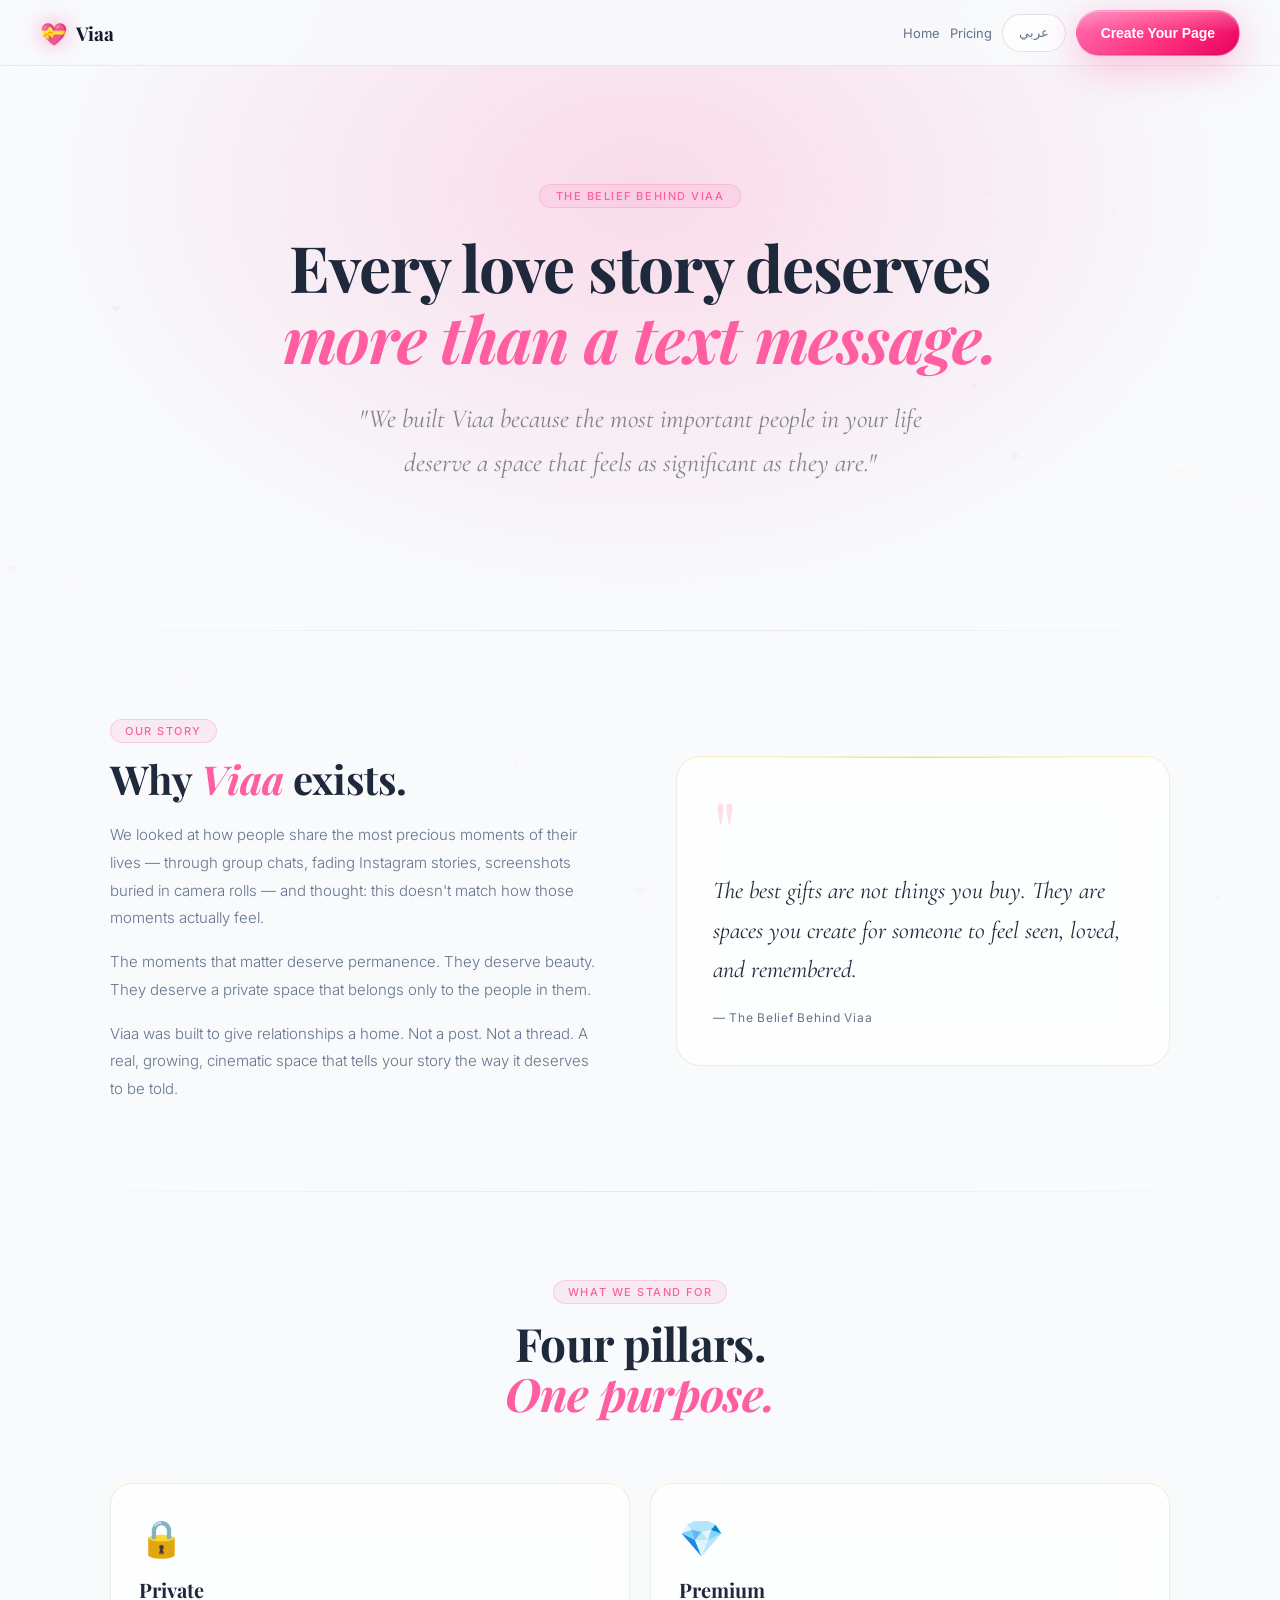
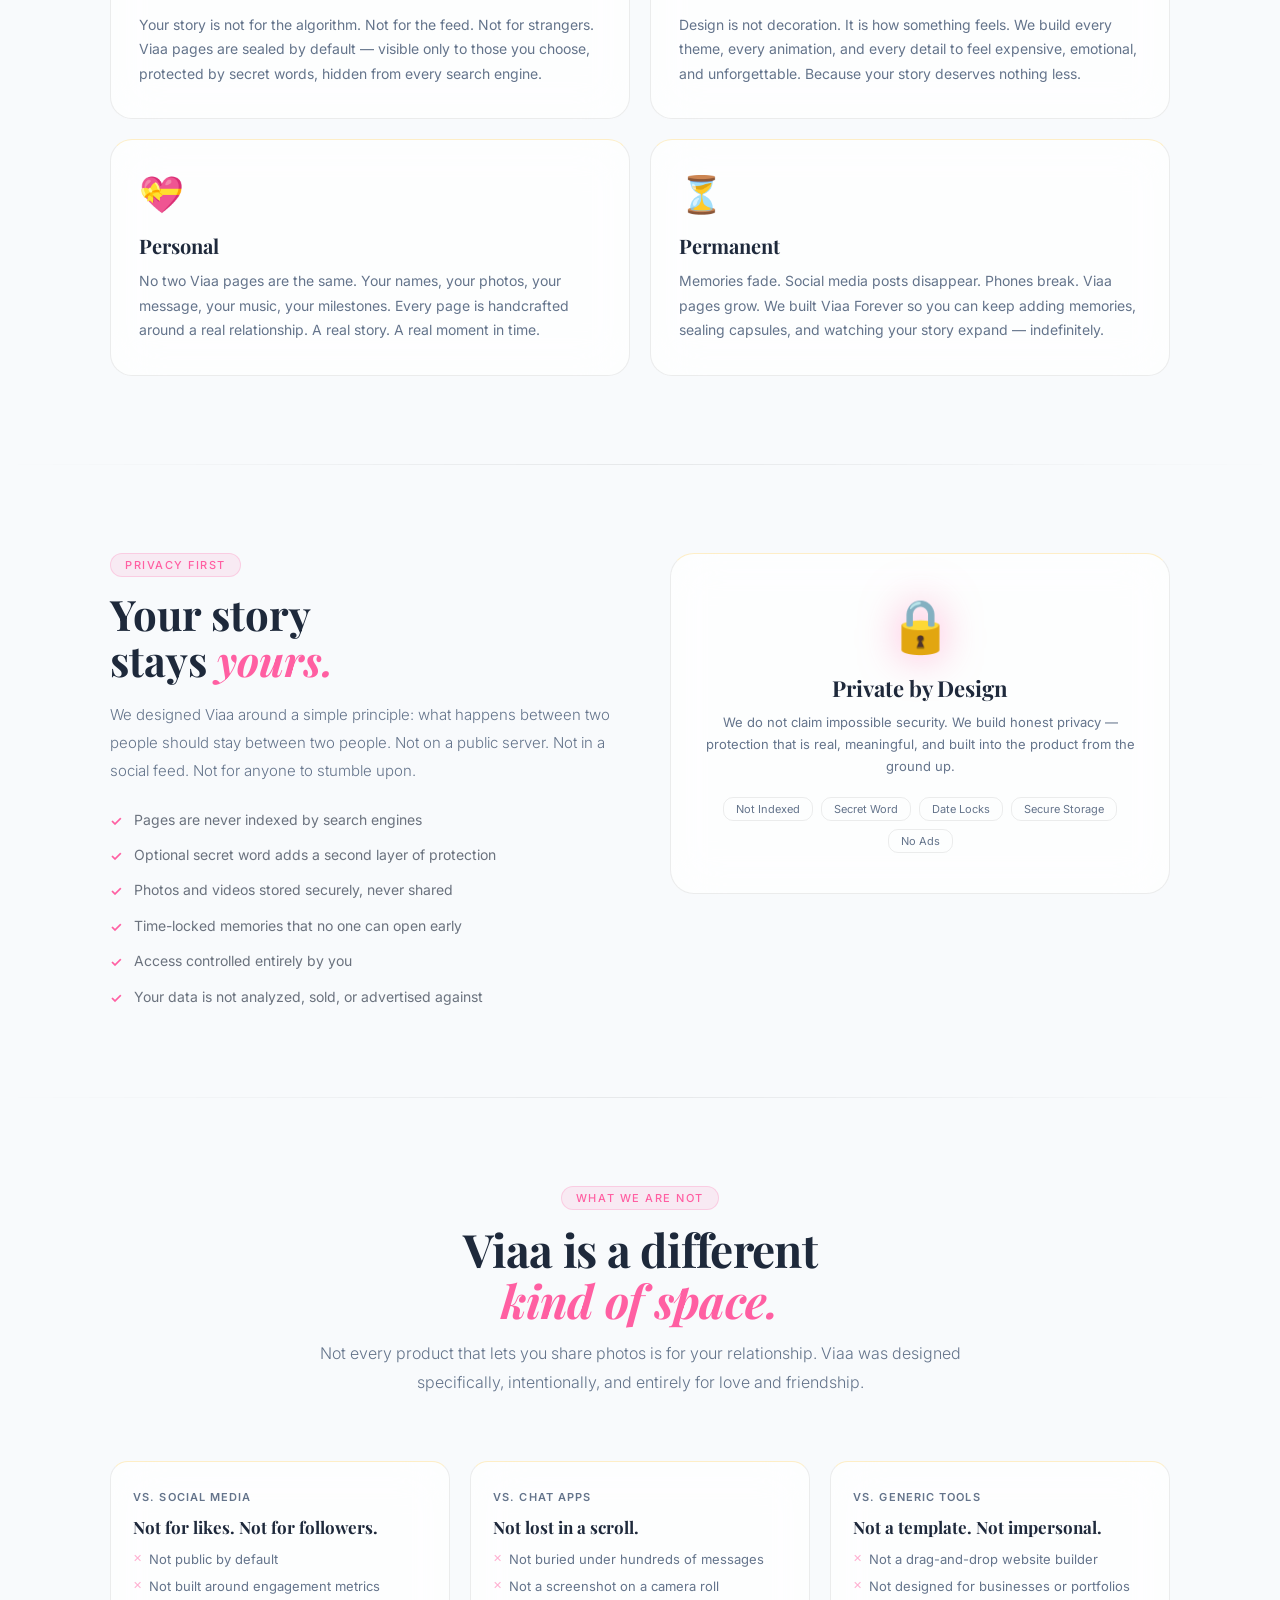
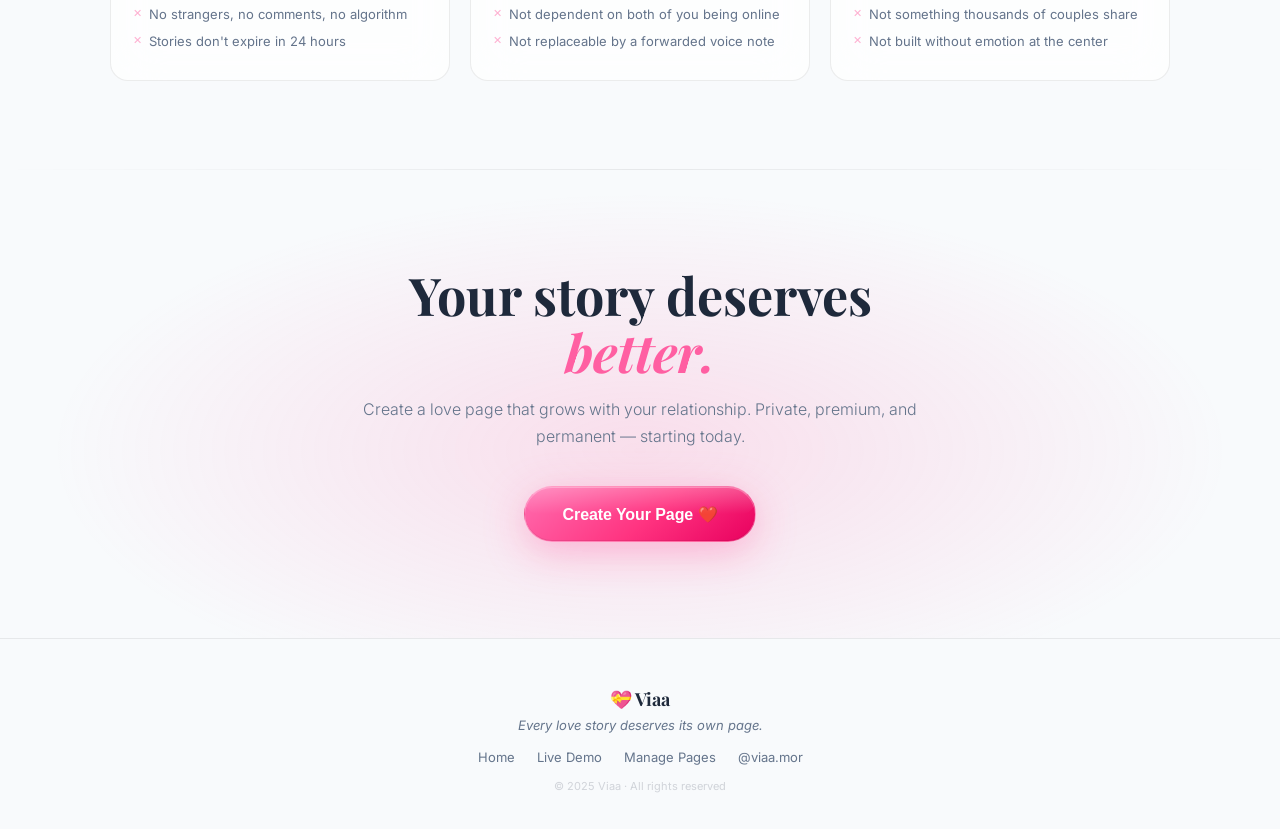
==== about.html @ 23239ea2 "Add files via upload" ====
<!DOCTYPE html>
<html lang="en" dir="ltr">
<head>
    <meta charset="UTF-8">
    <meta name="viewport" content="width=device-width,initial-scale=1.0">
    <title>About Viaa — The Belief Behind the Brand</title>
    <link rel="icon" href="data:image/svg+xml,<svg xmlns='http://www.w3.org/2000/svg' viewBox='0 0 100 100'><text y='.9em' font-size='90'>💝</text></svg>">
    <link rel="preconnect" href="https://fonts.googleapis.com">
    <link rel="preconnect" href="https://fonts.gstatic.com" crossorigin>
    <link href="https://fonts.googleapis.com/css2?family=Playfair+Display:ital,wght@0,400;0,600;0,700;1,400;1,600&family=Cormorant+Garamond:ital,wght@1,400;1,500&family=Inter:wght@300;400;500;600&display=swap" rel="stylesheet">
    <link rel="stylesheet" href="theme.css">
    <link rel="stylesheet" href="components.css">
    <style>
        :root {
            --fc: 'Cormorant Garamond',Georgia,serif;
        }

        a {
            text-decoration: none;
            color: inherit;
        }

        #cv {
            position: fixed;
            inset: 0;
            pointer-events: none;
            z-index: 0;
            opacity: .4;
        }

        .nav {
            position: fixed;
            top: 0;
            left: 0;
            right: 0;
            z-index: 200;
            height: 66px;
            display: flex;
            align-items: center;
            justify-content: space-between;
            padding: 0 40px;
            background: rgba(248,250,252,.88);
            backdrop-filter: blur(24px);
            border-bottom: 1px solid var(--bord);
        }

        .nav-brand {
            display: flex;
            align-items: center;
            gap: 9px;
            font-family: var(--fd);
            font-size: 19px;
            font-weight: 700;
            color: var(--dark);
            cursor: pointer;
        }

        .nav-icon {
            font-size: 22px;
            filter: drop-shadow(0 0 10px rgba(255,95,162,.6));
        }

        .nav-link {
            font-size: 13px;
            color: var(--muted);
            cursor: pointer;
            transition: color .2s;
        }

            .nav-link:hover {
                color: var(--text);
            }

        @media(max-width:640px) {
            .nav {
                padding: 0 20px;
            }
        }
        /* Hero */
        .about-hero {
            position: relative;
            z-index: 1;
            min-height: 70vh;
            display: flex;
            align-items: center;
            justify-content: center;
            text-align: center;
            padding: 120px 24px 80px;
            overflow: hidden;
        }

        .about-hero-bg {
            position: absolute;
            inset: 0;
            background: radial-gradient(ellipse at 50% 30%,rgba(255,95,162,.20) 0%,transparent 65%);
        }

        .about-hero-content {
            max-width: 780px;
            position: relative;
            z-index: 1;
        }

        .about-eyebrow {
            display: inline-block;
            font-size: 11px;
            font-weight: 500;
            letter-spacing: .14em;
            text-transform: uppercase;
            color: var(--pink);
            background: rgba(255,95,162,.10);
            border: 1px solid rgba(255,95,162,.22);
            border-radius: 30px;
            padding: 4px 16px;
            margin-bottom: 24px;
        }

        .about-hero h1 {
            font-family: var(--fd);
            font-size: clamp(32px,5.5vw,64px);
            font-weight: 700;
            line-height: 1.1;
            letter-spacing: -.02em;
            margin-bottom: 24px;
        }

            .about-hero h1 em {
                font-style: italic;
                color: var(--pink);
            }

        .about-hero-quote {
            font-family: var(--fc);
            font-style: italic;
            font-size: clamp(18px,2.5vw,26px);
            color: rgba(30,41,59,.55);
            line-height: 1.7;
            max-width: 600px;
            margin: 0 auto;
        }
        /* Sections */
        .section {
            padding: 88px 40px;
            position: relative;
            z-index: 1;
        }

        .section-inner {
            max-width: 1060px;
            margin: 0 auto;
        }

        .sec-mid {
            text-align: center;
            max-width: 660px;
            margin: 0 auto 64px;
        }

        .sec-eyebrow {
            display: inline-block;
            font-size: 11px;
            font-weight: 500;
            letter-spacing: .14em;
            text-transform: uppercase;
            color: var(--pink);
            background: rgba(255,95,162,.10);
            border: 1px solid rgba(255,95,162,.22);
            border-radius: 30px;
            padding: 4px 14px;
            margin-bottom: 14px;
        }

        .sec-title {
            font-family: var(--fd);
            font-size: clamp(26px,4vw,46px);
            font-weight: 700;
            line-height: 1.1;
            letter-spacing: -.015em;
            margin-bottom: 14px;
        }

            .sec-title em {
                font-style: italic;
                color: var(--pink);
            }

        .sec-body {
            font-size: 16px;
            color: var(--muted);
            line-height: 1.8;
            font-weight: 300;
        }

        @media(max-width:640px) {
            .section {
                padding: 64px 20px;
            }
        }
        /* Glass */
        .glass {
            background: rgba(255,255,255,.72);
            backdrop-filter: blur(24px);
            -webkit-backdrop-filter: blur(24px);
            border: 1px solid var(--bord);
            border-top-color: rgba(255,184,0,.22);
        }
        /* Divider */
        .divider {
            height: 1px;
            background: linear-gradient(90deg,transparent,var(--bord),transparent);
            position: relative;
            z-index: 1;
        }
        /* Story section */
        .story-grid {
            display: grid;
            grid-template-columns: 1fr 1fr;
            gap: 72px;
            align-items: center;
        }

        @media(max-width:800px) {
            .story-grid {
                grid-template-columns: 1fr;
                gap: 40px;
            }
        }

        .story-text h2 {
            font-family: var(--fd);
            font-size: clamp(24px,3.5vw,40px);
            font-weight: 700;
            line-height: 1.1;
            margin-bottom: 20px;
        }

            .story-text h2 em {
                font-style: italic;
                color: var(--pink);
            }

        .story-text p {
            font-size: 15px;
            color: var(--muted);
            line-height: 1.85;
            font-weight: 300;
            margin-bottom: 16px;
        }

            .story-text p:last-child {
                margin-bottom: 0;
            }

        .story-quote-card {
            border-radius: 24px;
            padding: 40px 36px;
            position: relative;
            overflow: hidden;
        }

            .story-quote-card::before {
                content: '';
                position: absolute;
                top: 0;
                left: 15%;
                right: 15%;
                height: 1px;
                background: linear-gradient(90deg,transparent,rgba(255,95,162,.4),transparent);
            }

        .sq-mark {
            font-family: var(--fd);
            font-size: 80px;
            line-height: .8;
            color: rgba(255,95,162,.2);
            display: block;
            margin-bottom: 10px;
        }

        .sq-text {
            font-family: var(--fc);
            font-style: italic;
            font-size: clamp(18px,2.5vw,24px);
            color: var(--text);
            line-height: 1.65;
            margin-bottom: 20px;
        }

        .sq-sub {
            font-size: 12px;
            color: var(--muted);
            letter-spacing: .06em;
        }
        /* Pillars */
        .pillars-grid {
            display: grid;
            grid-template-columns: repeat(2,1fr);
            gap: 20px;
        }

        @media(max-width:700px) {
            .pillars-grid {
                grid-template-columns: 1fr;
            }
        }

        .pillar-card {
            border-radius: 22px;
            padding: 32px 28px;
            position: relative;
            overflow: hidden;
            transition: transform .35s var(--ease),border-color .3s;
        }

            .pillar-card:hover {
                transform: translateY(-4px);
            }

            .pillar-card:hover {
                border-color: rgba(255,95,162,.3) !important;
            }

        .pillar-ico {
            font-size: 36px;
            margin-bottom: 16px;
            display: block;
        }

        .pillar-title {
            font-family: var(--fd);
            font-size: 20px;
            font-weight: 700;
            color: var(--text);
            margin-bottom: 10px;
        }

        .pillar-body {
            font-size: 14px;
            color: var(--muted);
            line-height: 1.75;
        }
        /* Privacy */
        .privacy-cols {
            display: grid;
            grid-template-columns: 1fr 1fr;
            gap: 60px;
            align-items: start;
        }

        @media(max-width:800px) {
            .privacy-cols {
                grid-template-columns: 1fr;
                gap: 36px;
            }
        }

        .priv-statement {
            font-family: var(--fd);
            font-size: clamp(26px,4vw,42px);
            font-weight: 700;
            line-height: 1.1;
            margin-bottom: 18px;
        }

            .priv-statement em {
                font-style: italic;
                color: var(--pink);
            }

        .priv-body {
            font-size: 15px;
            color: var(--muted);
            line-height: 1.85;
            font-weight: 300;
            margin-bottom: 24px;
        }

        .priv-list {
            list-style: none;
            display: flex;
            flex-direction: column;
            gap: 12px;
        }

            .priv-list li {
                display: flex;
                align-items: flex-start;
                gap: 12px;
                font-size: 14px;
                color: rgba(30,41,59,.65);
                line-height: 1.6;
            }

                .priv-list li::before {
                    content: '✓';
                    color: var(--pink);
                    font-weight: 600;
                    flex-shrink: 0;
                    margin-top: 1px;
                }

        .priv-visual {
            border-radius: 24px;
            padding: 40px 32px;
            text-align: center;
        }

        .pv-ico {
            font-size: 52px;
            display: block;
            margin-bottom: 16px;
            filter: drop-shadow(0 0 20px rgba(255,95,162,.5));
        }

        .pv-title {
            font-family: var(--fd);
            font-size: 22px;
            font-weight: 700;
            color: var(--text);
            margin-bottom: 8px;
        }

        .pv-desc {
            font-size: 13px;
            color: var(--muted);
            line-height: 1.7;
            margin-bottom: 20px;
        }

        .pv-tags {
            display: flex;
            flex-wrap: wrap;
            gap: 8px;
            justify-content: center;
        }

        .pv-tag {
            font-size: 11px;
            padding: 4px 12px;
            border-radius: 10px;
            border: 1px solid var(--bord);
            color: var(--muted);
        }
        /* Difference section */
        .diff-grid {
            display: grid;
            grid-template-columns: repeat(3,1fr);
            gap: 20px;
        }

        @media(max-width:860px) {
            .diff-grid {
                grid-template-columns: 1fr;
            }
        }

        .diff-card {
            border-radius: 18px;
            padding: 28px 22px;
        }

        .diff-vs {
            font-size: 11px;
            font-weight: 600;
            color: var(--muted);
            letter-spacing: .10em;
            text-transform: uppercase;
            margin-bottom: 12px;
        }

        .diff-title {
            font-family: var(--fd);
            font-size: 17px;
            font-weight: 700;
            color: var(--text);
            margin-bottom: 12px;
        }

        .diff-points {
            list-style: none;
            display: flex;
            flex-direction: column;
            gap: 8px;
        }

            .diff-points li {
                font-size: 13px;
                color: var(--muted);
                padding-left: 16px;
                position: relative;
                line-height: 1.5;
            }

                .diff-points li::before {
                    content: '✕';
                    position: absolute;
                    left: 0;
                    color: rgba(255,95,162,.5);
                    font-size: 11px;
                }
        /* CTA */
        .about-cta {
            text-align: center;
            padding: 96px 24px;
            position: relative;
            z-index: 1;
        }

            .about-cta::before {
                content: '';
                position: absolute;
                inset: 0;
                background: radial-gradient(ellipse at 50% 60%,rgba(255,95,162,.18) 0%,transparent 65%);
                pointer-events: none;
            }

        .cta-inner {
            max-width: 560px;
            margin: 0 auto;
            position: relative;
        }

        .cta-title {
            font-family: var(--fd);
            font-size: clamp(28px,5vw,52px);
            font-weight: 700;
            line-height: 1.1;
            margin-bottom: 16px;
        }

            .cta-title em {
                font-style: italic;
                color: var(--pink);
            }

        .cta-sub {
            font-size: 16px;
            color: var(--muted);
            margin-bottom: 36px;
            line-height: 1.7;
            font-weight: 300;
        }

        /* Footer */
        .site-footer {
            padding: 48px 40px 36px;
            border-top: 1px solid var(--bord);
            position: relative;
            z-index: 1;
            text-align: center;
        }

        .footer-brand {
            font-family: var(--fd);
            font-size: 18px;
            font-weight: 700;
            margin-bottom: 6px;
        }

        .footer-tag {
            font-size: 13px;
            color: var(--muted);
            font-style: italic;
            margin-bottom: 16px;
        }

        .footer-links {
            display: flex;
            gap: 22px;
            justify-content: center;
            flex-wrap: wrap;
            margin-bottom: 14px;
        }

            .footer-links a {
                font-size: 13px;
                color: var(--muted);
                transition: color .2s;
            }

                .footer-links a:hover {
                    color: var(--text);
                }

        .footer-copy {
            font-size: 11px;
            color: rgba(30,41,59,.18);
        }
        /* Reveals */
        .rv {
            opacity: 0;
            transform: translateY(24px);
            transition: opacity .7s var(--ease),transform .7s var(--ease);
        }

            .rv.in {
                opacity: 1;
                transform: none;
            }

        .rv-l {
            opacity: 0;
            transform: translateX(-24px);
            transition: opacity .7s var(--ease),transform .7s var(--ease);
        }

            .rv-l.in {
                opacity: 1;
                transform: none;
            }

        .rv-r {
            opacity: 0;
            transform: translateX(24px);
            transition: opacity .7s var(--ease),transform .7s var(--ease);
        }

            .rv-r.in {
                opacity: 1;
                transform: none;
            }
    </style>
</head>
<body>
    <canvas id="cv"></canvas>
    <nav class="nav">
        <a class="nav-brand" href="index.html"><span class="nav-icon">💝</span><span>Viaa</span></a>
        <div class="nav-r">
            <a class="nav-link" href="index.html" data-i18n="nav.home">Home</a>
            <a class="nav-link" href="index.html#pricing" data-i18n="nav.pricing">Pricing</a>
            <button class="lang-btn" id="langBtn" onclick="toggleLang()"><span id="langLabel">عربي</span></button>
            <button class="btn btn-primary btn-shine sm" onclick="location.href='index.html#create'" data-i18n="nav.cta">Create Your Page</button>
        </div>
    </nav>

    <section class="about-hero">
        <div class="about-hero-bg"></div>
        <div class="about-hero-content">
            <span class="about-eyebrow" data-i18n="hero.eyebrow">The Belief Behind Viaa</span>
            <h1><span data-i18n="hero.h1a">Every love story deserves</span><br><em data-i18n="hero.h1b">more than a text message.</em></h1>
            <p class="about-hero-quote" data-i18n="hero.quote">"We built Viaa because the most important people in your life deserve a space that feels as significant as they are."</p>
        </div>
    </section>

    <div class="divider"></div>

    <!-- ORIGIN STORY -->
    <section class="section" id="story">
        <div class="section-inner">
            <div class="story-grid">
                <div class="story-text rv-l">
                    <span class="sec-eyebrow" data-i18n="story.eyebrow">Our Story</span>
                    <h2 data-i18n="story.title">Why <em>Viaa</em> exists.</h2>
                    <p data-i18n="story.p1">We looked at how people share the most precious moments of their lives — through group chats, fading Instagram stories, screenshots buried in camera rolls — and thought: this doesn't match how those moments actually feel.</p>
                    <p data-i18n="story.p2">The moments that matter deserve permanence. They deserve beauty. They deserve a private space that belongs only to the people in them.</p>
                    <p data-i18n="story.p3">Viaa was built to give relationships a home. Not a post. Not a thread. A real, growing, cinematic space that tells your story the way it deserves to be told.</p>
                </div>
                <div class="rv-r">
                    <div class="story-quote-card glass" style="border-radius:24px;">
                        <span class="sq-mark">"</span>
                        <p class="sq-text" data-i18n="story.quote">The best gifts are not things you buy. They are spaces you create for someone to feel seen, loved, and remembered.</p>
                        <p class="sq-sub" data-i18n="story.quote.attr">— The Belief Behind Viaa</p>
                    </div>
                </div>
            </div>
        </div>
    </section>

    <div class="divider"></div>

    <!-- PILLARS -->
    <section class="section" id="pillars">
        <div class="section-inner">
            <div class="sec-mid rv">
                <span class="sec-eyebrow" data-i18n="pillars.eyebrow">What We Stand For</span>
                <h2 class="sec-title" data-i18n="pillars.title">Four pillars.<br><em>One purpose.</em></h2>
            </div>
            <div class="pillars-grid">
                <div class="pillar-card glass rv" style="transition-delay:0ms">
                    <span class="pillar-ico">🔒</span>
                    <p class="pillar-title" data-i18n="p1.t">Private</p>
                    <p class="pillar-body" data-i18n="p1.b">Your story is not for the algorithm. Not for the feed. Not for strangers. Viaa pages are sealed by default — visible only to those you choose, protected by secret words, hidden from every search engine.</p>
                </div>
                <div class="pillar-card glass rv" style="transition-delay:80ms">
                    <span class="pillar-ico">💎</span>
                    <p class="pillar-title" data-i18n="p2.t">Premium</p>
                    <p class="pillar-body" data-i18n="p2.b">Design is not decoration. It is how something feels. We build every theme, every animation, and every detail to feel expensive, emotional, and unforgettable. Because your story deserves nothing less.</p>
                </div>
                <div class="pillar-card glass rv" style="transition-delay:160ms">
                    <span class="pillar-ico">💝</span>
                    <p class="pillar-title" data-i18n="p3.t">Personal</p>
                    <p class="pillar-body" data-i18n="p3.b">No two Viaa pages are the same. Your names, your photos, your message, your music, your milestones. Every page is handcrafted around a real relationship. A real story. A real moment in time.</p>
                </div>
                <div class="pillar-card glass rv" style="transition-delay:240ms">
                    <span class="pillar-ico">⏳</span>
                    <p class="pillar-title" data-i18n="p4.t">Permanent</p>
                    <p class="pillar-body" data-i18n="p4.b">Memories fade. Social media posts disappear. Phones break. Viaa pages grow. We built Viaa Forever so you can keep adding memories, sealing capsules, and watching your story expand — indefinitely.</p>
                </div>
            </div>
        </div>
    </section>

    <div class="divider"></div>

    <!-- PRIVACY -->
    <section class="section" id="privacy">
        <div class="section-inner">
            <div class="privacy-cols">
                <div class="rv-l">
                    <span class="sec-eyebrow" data-i18n="priv.eyebrow">Privacy First</span>
                    <p class="priv-statement" data-i18n="priv.title">Your story<br>stays <em>yours.</em></p>
                    <p class="priv-body" data-i18n="priv.body">We designed Viaa around a simple principle: what happens between two people should stay between two people. Not on a public server. Not in a social feed. Not for anyone to stumble upon.</p>
                    <ul class="priv-list">
                        <li data-i18n="priv.l1">Pages are never indexed by search engines</li>
                        <li data-i18n="priv.l2">Optional secret word adds a second layer of protection</li>
                        <li data-i18n="priv.l3">Photos and videos stored securely, never shared</li>
                        <li data-i18n="priv.l4">Time-locked memories that no one can open early</li>
                        <li data-i18n="priv.l5">Access controlled entirely by you</li>
                        <li data-i18n="priv.l6">Your data is not analyzed, sold, or advertised against</li>
                    </ul>
                </div>
                <div class="rv-r">
                    <div class="priv-visual glass" style="border-radius:24px;">
                        <span class="pv-ico">🔒</span>
                        <p class="pv-title" data-i18n="priv.card.t">Private by Design</p>
                        <p class="pv-desc" data-i18n="priv.card.d">We do not claim impossible security. We build honest privacy — protection that is real, meaningful, and built into the product from the ground up.</p>
                        <div class="pv-tags">
                            <span class="pv-tag" data-i18n="pt1">Not Indexed</span>
                            <span class="pv-tag" data-i18n="pt2">Secret Word</span>
                            <span class="pv-tag" data-i18n="pt3">Date Locks</span>
                            <span class="pv-tag" data-i18n="pt4">Secure Storage</span>
                            <span class="pv-tag" data-i18n="pt5">No Ads</span>
                        </div>
                    </div>
                </div>
            </div>
        </div>
    </section>

    <div class="divider"></div>

    <!-- WHAT WE ARE NOT -->
    <section class="section" id="different">
        <div class="section-inner">
            <div class="sec-mid rv">
                <span class="sec-eyebrow" data-i18n="diff.eyebrow">What We Are Not</span>
                <h2 class="sec-title" data-i18n="diff.title">Viaa is a different<br><em>kind of space.</em></h2>
                <p class="sec-body" data-i18n="diff.sub">Not every product that lets you share photos is for your relationship. Viaa was designed specifically, intentionally, and entirely for love and friendship.</p>
            </div>
            <div class="diff-grid">
                <div class="diff-card glass rv" style="transition-delay:0ms">
                    <p class="diff-vs" data-i18n="vs.sm">vs. Social Media</p>
                    <p class="diff-title" data-i18n="vs.sm.t">Not for likes. Not for followers.</p>
                    <ul class="diff-points">
                        <li data-i18n="vs.sm.1">Not public by default</li>
                        <li data-i18n="vs.sm.2">Not built around engagement metrics</li>
                        <li data-i18n="vs.sm.3">No strangers, no comments, no algorithm</li>
                        <li data-i18n="vs.sm.4">Stories don't expire in 24 hours</li>
                    </ul>
                </div>
                <div class="diff-card glass rv" style="transition-delay:80ms">
                    <p class="diff-vs" data-i18n="vs.chat">vs. Chat Apps</p>
                    <p class="diff-title" data-i18n="vs.chat.t">Not lost in a scroll.</p>
                    <ul class="diff-points">
                        <li data-i18n="vs.chat.1">Not buried under hundreds of messages</li>
                        <li data-i18n="vs.chat.2">Not a screenshot on a camera roll</li>
                        <li data-i18n="vs.chat.3">Not dependent on both of you being online</li>
                        <li data-i18n="vs.chat.4">Not replaceable by a forwarded voice note</li>
                    </ul>
                </div>
                <div class="diff-card glass rv" style="transition-delay:160ms">
                    <p class="diff-vs" data-i18n="vs.gen">vs. Generic Tools</p>
                    <p class="diff-title" data-i18n="vs.gen.t">Not a template. Not impersonal.</p>
                    <ul class="diff-points">
                        <li data-i18n="vs.gen.1">Not a drag-and-drop website builder</li>
                        <li data-i18n="vs.gen.2">Not designed for businesses or portfolios</li>
                        <li data-i18n="vs.gen.3">Not something thousands of couples share</li>
                        <li data-i18n="vs.gen.4">Not built without emotion at the center</li>
                    </ul>
                </div>
            </div>
        </div>
    </section>

    <div class="divider"></div>

    <!-- CTA -->
    <section class="about-cta">
        <div class="cta-inner rv">
            <h2 class="cta-title"><span data-i18n="cta.t1">Your story deserves</span><br><em data-i18n="cta.t2">better.</em></h2>
            <p class="cta-sub" data-i18n="cta.sub">Create a love page that grows with your relationship. Private, premium, and permanent — starting today.</p>
            <button class="btn btn-primary btn-shine" onclick="location.href='index.html#create'" data-i18n="cta.btn">Create Your Page ❤️</button>
        </div>
    </section>

    <footer class="site-footer">
        <p class="footer-brand">💝 Viaa</p>
        <p class="footer-tag" data-i18n="footer.tag">Every love story deserves its own page.</p>
        <div class="footer-links">
            <a href="index.html" data-i18n="f.home">Home</a>
            <a href="demo.html?theme=classic" data-i18n="f.demo">Live Demo</a>
            <a href="update.html" data-i18n="f.manage">Manage Pages</a>
            <a href="https://instagram.com/viaa.mor" target="_blank" rel="noopener">@viaa.mor</a>
        </div>
        <p class="footer-copy" data-i18n="f.copy">© 2025 Viaa · All rights reserved</p>
    </footer>

    <script>
        'use strict';
        (function () { const cv = document.getElementById('cv'), ctx = cv.getContext('2d'); function resize() { cv.width = innerWidth; cv.height = innerHeight; } addEventListener('resize', resize); resize(); function rnd(a, b) { return a + Math.random() * (b - a); } const S = ['❤', '♡', '·', '✦'], C = ['#c9869a', '#a85070', '#d4b896', '#8b4a7e']; const ps = Array.from({ length: 35 }, (_, i) => { const s = i < 24; return { x: rnd(0, cv.width), y: s ? rnd(0, cv.height) : cv.height + 10, sz: rnd(7, 17), vy: rnd(.13, .45), vx: rnd(-.17, .17), op: s ? rnd(0, .09) : 0, mx: rnd(.04, .12), sym: S[Math.random() * S.length | 0], col: C[Math.random() * C.length | 0] }; }); (function frame() { ctx.clearRect(0, 0, cv.width, cv.height); ps.forEach(p => { p.y -= p.vy; p.x += p.vx; p.op = Math.min(p.op + .002, p.mx); if (p.y < -16) { p.y = cv.height + 10; p.x = rnd(0, cv.width); p.op = 0; p.sym = S[Math.random() * S.length | 0]; p.col = C[Math.random() * C.length | 0]; } ctx.save(); ctx.globalAlpha = p.op; ctx.fillStyle = p.col; ctx.font = p.sz + 'px serif'; ctx.fillText(p.sym, p.x, p.y); ctx.restore(); }); requestAnimationFrame(frame); })(); }());

        const T = {
            en: { 'nav.home': 'Home', 'nav.pricing': 'Pricing', 'nav.cta': 'Create Your Page', 'hero.eyebrow': 'The Belief Behind Viaa', 'hero.h1a': 'Every love story deserves', 'hero.h1b': 'more than a text message.', 'hero.quote': '"We built Viaa because the most important people in your life deserve a space that feels as significant as they are."', 'story.eyebrow': 'Our Story', 'story.title': 'Why <em>Viaa</em> exists.', 'story.p1': 'We looked at how people share the most precious moments of their lives — through group chats, fading Instagram stories, screenshots buried in camera rolls — and thought: this doesn\'t match how those moments actually feel.', 'story.p2': 'The moments that matter deserve permanence. They deserve beauty. They deserve a private space that belongs only to the people in them.', 'story.p3': 'Viaa was built to give relationships a home. Not a post. Not a thread. A real, growing, cinematic space that tells your story the way it deserves to be told.', 'story.quote': 'The best gifts are not things you buy. They are spaces you create for someone to feel seen, loved, and remembered.', 'story.quote.attr': '— The Belief Behind Viaa', 'pillars.eyebrow': 'What We Stand For', 'pillars.title': 'Four pillars.<br><em>One purpose.</em>', 'p1.t': 'Private', 'p1.b': 'Your story is not for the algorithm. Not for the feed. Not for strangers. Viaa pages are sealed by default — visible only to those you choose, protected by secret words, hidden from every search engine.', 'p2.t': 'Premium', 'p2.b': 'Design is not decoration. It is how something feels. We build every theme, every animation, and every detail to feel expensive, emotional, and unforgettable. Because your story deserves nothing less.', 'p3.t': 'Personal', 'p3.b': 'No two Viaa pages are the same. Your names, your photos, your message, your music, your milestones. Every page is handcrafted around a real relationship. A real story. A real moment in time.', 'p4.t': 'Permanent', 'p4.b': 'Memories fade. Social media posts disappear. Phones break. Viaa pages grow. We built Viaa Forever so you can keep adding memories, sealing capsules, and watching your story expand — indefinitely.', 'priv.eyebrow': 'Privacy First', 'priv.title': 'Your story<br>stays <em>yours.</em>', 'priv.body': 'We designed Viaa around a simple principle: what happens between two people should stay between two people. Not on a public server. Not in a social feed. Not for anyone to stumble upon.', 'priv.l1': 'Pages are never indexed by search engines', 'priv.l2': 'Optional secret word adds a second layer of protection', 'priv.l3': 'Photos and videos stored securely, never shared', 'priv.l4': 'Time-locked memories that no one can open early', 'priv.l5': 'Access controlled entirely by you', 'priv.l6': 'Your data is not analyzed, sold, or advertised against', 'priv.card.t': 'Private by Design', 'priv.card.d': 'We do not claim impossible security. We build honest privacy — protection that is real, meaningful, and built into the product from the ground up.', 'pt1': 'Not Indexed', 'pt2': 'Secret Word', 'pt3': 'Date Locks', 'pt4': 'Secure Storage', 'pt5': 'No Ads', 'diff.eyebrow': 'What We Are Not', 'diff.title': 'Viaa is a different<br><em>kind of space.</em>', 'diff.sub': 'Not every product that lets you share photos is for your relationship. Viaa was designed specifically, intentionally, and entirely for love and friendship.', 'vs.sm': 'vs. Social Media', 'vs.sm.t': 'Not for likes. Not for followers.', 'vs.sm.1': 'Not public by default', 'vs.sm.2': 'Not built around engagement metrics', 'vs.sm.3': 'No strangers, no comments, no algorithm', 'vs.sm.4': 'Stories don\'t expire in 24 hours', 'vs.chat': 'vs. Chat Apps', 'vs.chat.t': 'Not lost in a scroll.', 'vs.chat.1': 'Not buried under hundreds of messages', 'vs.chat.2': 'Not a screenshot on a camera roll', 'vs.chat.3': 'Not dependent on both of you being online', 'vs.chat.4': 'Not replaceable by a forwarded voice note', 'vs.gen': 'vs. Generic Tools', 'vs.gen.t': 'Not a template. Not impersonal.', 'vs.gen.1': 'Not a drag-and-drop website builder', 'vs.gen.2': 'Not designed for businesses or portfolios', 'vs.gen.3': 'Not something thousands of couples share', 'vs.gen.4': 'Not built without emotion at the center', 'cta.t1': 'Your story deserves', 'cta.t2': 'better.', 'cta.sub': 'Create a love page that grows with your relationship. Private, premium, and permanent — starting today.', 'cta.btn': 'Create Your Page ❤️', 'footer.tag': 'Every love story deserves its own page.', 'f.home': 'Home', 'f.demo': 'Live Demo', 'f.manage': 'Manage Pages', 'f.copy': '© 2025 Viaa · All rights reserved' },
            ar: { 'nav.home': 'الرئيسية', 'nav.pricing': 'الأسعار', 'nav.cta': 'أنشئ صفحتك', 'hero.eyebrow': 'الفلسفة التي تقف وراء Viaa', 'hero.h1a': 'كل قصة حب تستحق', 'hero.h1b': 'أكثر من رسالة نصية.', 'hero.quote': '"بنينا Viaa لأن أهم الناس في حياتك يستحقون مساحة تشعر بأهميتهم."', 'story.eyebrow': 'قصتنا', 'story.title': 'لماذا وجدت <em>Viaa</em>.', 'story.p1': 'نظرنا إلى كيفية مشاركة الناس أثمن لحظات حياتهم — من خلال المحادثات الجماعية وقصص إنستاجرام المؤقتة ولقطات الشاشة المدفونة في بكرات الكاميرا — وفكرنا: هذا لا يتناسب مع كيف تشعر تلك اللحظات فعلاً.', 'story.p2': 'اللحظات التي تهم تستحق الديمومة. تستحق الجمال. تستحق مساحة خاصة لا تنتمي إلا للأشخاص الموجودين فيها.', 'story.p3': 'بُنيت Viaa لتمنح العلاقات بيتاً. ليس منشوراً. ليس خيطاً من المحادثات. مساحة حقيقية متنامية وسينمائية تروي قصتك بالطريقة التي تستحقها.', 'story.quote': 'أفضل الهدايا ليست الأشياء التي تشتريها. بل هي المساحات التي تخلقها لشخص ما ليشعر برؤيته والحب والتذكر.', 'story.quote.attr': '— الفلسفة التي تقف وراء Viaa', 'pillars.eyebrow': 'ما نؤمن به', 'pillars.title': 'أربعة أركان.<br><em>غاية واحدة.</em>', 'p1.t': 'خاصة', 'p1.b': 'قصتك ليست للخوارزمية. ليست للخلاصة. ليست للغرباء. صفحات Viaa مختومة بالافتراضي — مرئية فقط لمن تختار، محمية بكلمات سرية، مخفية عن كل محرك بحث.', 'p2.t': 'متميزة', 'p2.b': 'التصميم ليس زينة. هو كيف يشعر الشيء. نبني كل تصميم وكل حركة وكل تفصيل ليشعر بالفخامة والعاطفة وعدم النسيان. لأن قصتك لا تستحق أقل.', 'p3.t': 'شخصية', 'p3.b': 'لا يوجد صفحتا Viaa متشابهتان. أسماؤكما وصوركما ورسالتك وموسيقاك ومحطاتك. كل صفحة مصنوعة يدوياً حول علاقة حقيقية. قصة حقيقية. لحظة حقيقية في الزمن.', 'p4.t': 'دائمة', 'p4.b': 'الذكريات تتلاشى. منشورات السوشيال ميديا تختفي. الهواتف تنكسر. صفحات Viaa تنمو. بنينا Viaa للأبد حتى تتمكن من مواصلة إضافة الذكريات وختم الكبسولات ومشاهدة قصتك تتوسع — إلى الأبد.', 'priv.eyebrow': 'الخصوصية أولاً', 'priv.title': 'قصتك<br>تبقى <em>لك.</em>', 'priv.body': 'صممنا Viaa حول مبدأ بسيط: ما يحدث بين شخصين يجب أن يبقى بين شخصين. ليس على خادم عام. ليس في خلاصة اجتماعية. ليس لأي شخص أن يعثر عليه.', 'priv.l1': 'الصفحات لا تُفهرَس أبداً بمحركات البحث', 'priv.l2': 'كلمة سرية اختيارية تضيف طبقة حماية ثانية', 'priv.l3': 'الصور والفيديوهات مخزنة بأمان ولا تُشارك', 'priv.l4': 'ذكريات مقفولة بالوقت لا يمكن لأحد فتحها مبكراً', 'priv.l5': 'وصول تحت سيطرتك الكاملة', 'priv.l6': 'بياناتك لا تُحلَّل ولا تُباع ولا تُستخدم للإعلانات', 'priv.card.t': 'الخصوصية بالتصميم', 'priv.card.d': 'لا ندّعي أمانًا مستحيلاً. نبني خصوصية صادقة — حماية حقيقية وذات معنى ومدمجة في المنتج من الأساس.', 'pt1': 'غير مُفهرَسة', 'pt2': 'كلمة سرية', 'pt3': 'أقفال بالتاريخ', 'pt4': 'تخزين آمن', 'pt5': 'لا إعلانات', 'diff.eyebrow': 'ما لسنا عليه', 'diff.title': 'Viaa مساحة<br><em>مختلفة.</em>', 'diff.sub': 'ليس كل منتج يتيح لك مشاركة الصور مخصصاً لعلاقتك. Viaa مصممة تحديداً وعمداً وبالكامل للحب والصداقة.', 'vs.sm': 'مقابل السوشيال ميديا', 'vs.sm.t': 'ليست للإعجابات. ليست للمتابعين.', 'vs.sm.1': 'ليست عامة بالافتراضي', 'vs.sm.2': 'ليست مبنية حول مقاييس التفاعل', 'vs.sm.3': 'لا غرباء، لا تعليقات، لا خوارزمية', 'vs.sm.4': 'القصص لا تنتهي صلاحيتها بعد ٢٤ ساعة', 'vs.chat': 'مقابل تطبيقات المحادثة', 'vs.chat.t': 'لا تضيع في التمرير.', 'vs.chat.1': 'غير مدفونة تحت مئات الرسائل', 'vs.chat.2': 'ليست لقطة شاشة في بكرة الكاميرا', 'vs.chat.3': 'ليست متوقفة على تواجدكما معاً', 'vs.chat.4': 'ليست قابلة للاستبدال برسالة صوتية محوّلة', 'vs.gen': 'مقابل الأدوات العامة', 'vs.gen.t': 'ليست قالباً. ليست غير شخصية.', 'vs.gen.1': 'ليست محرر سحب وإفلات لمواقع الويب', 'vs.gen.2': 'ليست مصممة للشركات أو المحافظ', 'vs.gen.3': 'ليست شيئاً تشاركه آلاف الأزواج', 'vs.gen.4': 'ليست مبنية بدون العاطفة في المركز', 'cta.t1': 'قصتك تستحق', 'cta.t2': 'الأفضل.', 'cta.sub': 'أنشئ صفحة حب تنمو مع علاقتك. خاصة ومتميزة ودائمة — ابدأ اليوم.', 'cta.btn': 'أنشئ صفحتك ❤️', 'footer.tag': 'كل قصة حب تستحق صفحتها الخاصة.', 'f.home': 'الرئيسية', 'f.demo': 'نموذج حي', 'f.manage': 'إدارة الصفحات', 'f.copy': '© 2025 Viaa · جميع الحقوق محفوظة' }
        };
        let lang = 'en';
        function toggleLang() { setLang(lang === 'en' ? 'ar' : 'en'); }
        function setLang(l) { lang = l; const html = document.documentElement; html.lang = l; html.dir = l === 'ar' ? 'rtl' : 'ltr'; document.getElementById('langLabel').textContent = l === 'en' ? 'عربي' : 'English'; document.querySelectorAll('[data-i18n]').forEach(el => { const k = el.dataset.i18n; if (T[l] && T[l][k] !== undefined) el.innerHTML = T[l][k]; }); }
        const obs = new IntersectionObserver(entries => { entries.forEach(e => { if (e.isIntersecting) { e.target.classList.add('in'); obs.unobserve(e.target); } }); }, { threshold: .1, rootMargin: '0px 0px -50px 0px' });
        document.querySelectorAll('.rv,.rv-l,.rv-r').forEach(el => obs.observe(el));
    </script>
</body>
</html>
---- theme.css ----
/* ==========================================================================
   THEME.CSS
   Global design tokens: variables, colors, spacing, radius, shadows,
   typography, transitions, animations. Extracted from index.html.
   No component styles included.
   ========================================================================== */

/* RESET */
*, *::before, *::after {
    margin: 0;
    padding: 0;
    box-sizing: border-box;
    -webkit-tap-highlight-color: transparent;
}

/* ROOT VARIABLES */
:root {
    /* Colors */
    --bg: #F8FAFC;
    --card: #FFFFFF;
    --pink: #FF5FA2;
    --pink2: #FF3380;
    --pink3: rgba(255,95,162,.12);
    --pink4: rgba(255,95,162,.06);
    --purple: #7C4DFF;
    --purple2: #5C2EE8;
    --purple3: rgba(124,77,255,.12);
    --cyan: #00D4FF;
    --cyan3: rgba(0,212,255,.12);
    --gold: #FFB800;
    --gold3: rgba(255,184,0,.12);
    --coral: #FF8A65;
    --coral3: rgba(255,138,101,.12);
    --dark: #111827;
    --text: #1E293B;
    --muted: #64748B;
    --muted2: #94A3B8;
    --bord: rgba(0,0,0,.07);
    --bord2: rgba(0,0,0,.11);
    /* Shadows */
    --sh-sm: 0 1px 4px rgba(0,0,0,.07),0 1px 2px rgba(0,0,0,.04);
    --sh-md: 0 4px 20px rgba(0,0,0,.09),0 2px 8px rgba(0,0,0,.05);
    --sh-lg: 0 14px 50px rgba(0,0,0,.12),0 4px 16px rgba(0,0,0,.07);
    --sh-pink: 0 10px 40px rgba(255,95,162,.40);
    --sh-purple: 0 10px 40px rgba(124,77,255,.34);
    --sh-xl: 0 30px 90px rgba(17,24,39,.16),0 10px 30px rgba(17,24,39,.08);
    --sh-card: 0 2px 8px rgba(17,24,39,.04),0 1px 2px rgba(17,24,39,.03);
    --sh-card-hover: 0 24px 60px rgba(17,24,39,.14),0 6px 18px rgba(17,24,39,.07);
    /* Typography */
    --fd: 'Playfair Display',Georgia,serif;
    --fu: 'Inter',system-ui,sans-serif;
    /* Radius scale — canonical, all pages should draw from this set:
       12 (inputs/small controls) · 16 (buttons/small cards) ·
       20 (standard cards/modals) · 24 (large feature cards) ·
       32 (hero/showcase surfaces) · 999 (pills/fully-rounded) */
    --r-sm: 12px;
    --r-md: 16px;
    --r-lg: 20px;
    --r-xl: 24px;
    --r-2xl: 32px;
    --r-pill: 999px;
    /* Spacing scale — canonical: 8 12 16 24 32 48 64 */
    --sp-1: 8px;
    --sp-2: 12px;
    --sp-3: 16px;
    --sp-4: 24px;
    --sp-5: 32px;
    --sp-6: 48px;
    --sp-7: 64px;
    /* Motion durations — canonical: fast (micro hover/focus),
       base (default UI transitions), slow (panel/section reveals) */
    --dur-fast: .15s;
    --dur-base: .25s;
    --dur-slow: .4s;
    --ease: cubic-bezier(.16,1,.3,1);
    --spring: cubic-bezier(.34,1.56,.64,1);
}

/* SELECTION & FOCUS */
::selection {
    background: var(--pink3);
    color: var(--pink2);
}

:focus-visible {
    outline: 2px solid var(--pink);
    outline-offset: 3px;
}

/* BASE ELEMENTS */
html {
    background: var(--bg);
    scroll-behavior: smooth;
}

body {
    font-family: var(--fu);
    color: var(--text);
    background: var(--bg);
    overflow-x: hidden;
    -webkit-font-smoothing: antialiased;
    animation: pageFadeIn .6s var(--ease) both;
}

/* ANIMATIONS */
@keyframes pageFadeIn {
    from {
        opacity: 0;
    }

    to {
        opacity: 1;
    }
}

/* SHIMMER (shared skeleton loading effect utility) */
@keyframes shimmerSweep {
    to {
        background-position: -135% 0;
    }
}

/* REDUCED MOTION */
@media (prefers-reduced-motion: reduce) {
    body {
        animation: none;
    }
}
---- components.css ----
/* ==========================================================================
   COMPONENTS.CSS
   Reusable UI components extracted verbatim from index.html:
   Buttons, Pills/Chips, Navbar, Modal (incl. Inputs), Phone Preview (incl. Glass)
   ========================================================================== */

/* DESIGN SYSTEM — BUTTONS */
.btn {
    display: inline-flex;
    align-items: center;
    justify-content: center;
    gap: 8px;
    border-radius: 999px;
    font-weight: 600;
    cursor: pointer;
    position: relative;
    overflow: hidden;
    transition: transform .28s var(--ease),box-shadow .28s var(--ease);
    white-space: nowrap;
    -webkit-tap-highlight-color: transparent;
}

    .btn::before {
        content: '';
        position: absolute;
        top: 0;
        left: 0;
        right: 0;
        height: 50%;
        background: linear-gradient(180deg,rgba(255,255,255,.24),transparent);
        border-radius: inherit;
        pointer-events: none;
        z-index: 1;
    }

.btn-shine::after {
    content: '';
    position: absolute;
    top: -50%;
    left: -65%;
    width: 38%;
    height: 200%;
    background: linear-gradient(90deg,transparent,rgba(255,255,255,.24),transparent);
    transform: skewX(-22deg);
    transition: left .7s var(--ease);
    pointer-events: none;
    z-index: 1;
}

.btn-shine:hover::after {
    left: 130%;
}

.btn:active {
    transform: scale(.973) translateY(1px) !important;
}

.btn-primary {
    background: linear-gradient(140deg,#FF6EB0 0%,#FF3380 55%,#E8005E 100%);
    color: #fff;
    border: 1px solid rgba(255,255,255,.28);
    border-top-color: rgba(255,255,255,.45);
    box-shadow: var(--sh-pink),inset 0 1px 0 rgba(255,255,255,.28),inset 0 -1px 0 rgba(0,0,0,.08);
    padding: 0 38px;
    height: 56px;
    font-size: 16px;
    letter-spacing: -.005em;
}

    .btn-primary:hover {
        transform: translateY(-3px) scale(1.015);
        box-shadow: 0 20px 60px rgba(255,95,162,.55),inset 0 1px 0 rgba(255,255,255,.35);
    }

    .btn-primary.sm {
        height: 46px;
        padding: 0 24px;
        font-size: 14px;
    }

    .btn-primary.full {
        width: 100%;
    }

.btn-ghost {
    background: rgba(255,255,255,.6);
    color: var(--muted);
    border: 1.5px solid var(--bord);
    box-shadow: none;
    padding: 0 30px;
    height: 54px;
    font-size: 15px;
    backdrop-filter: blur(12px);
}

    .btn-ghost:hover {
        box-shadow: var(--sh-sm);
        background: #fff;
        color: var(--dark);
        border-color: var(--bord2);
        transform: translateY(-2px);
    }

    .btn-ghost.full {
        width: 100%;
    }

.btn-outline {
    background: transparent;
    color: var(--pink);
    border: 2px solid var(--pink);
    padding: 0 26px;
    height: 48px;
    font-size: 14px;
}

    .btn-outline:hover {
        background: var(--pink4);
        transform: translateY(-1px);
    }

/* DESIGN SYSTEM — PILLS */
.pill {
    display: inline-flex;
    align-items: center;
    gap: 6px;
    padding: 5px 14px;
    border-radius: 999px;
    font-size: 11px;
    font-weight: 600;
    letter-spacing: .07em;
    text-transform: uppercase;
}

.pill-pink {
    background: var(--pink3);
    color: var(--pink);
    border: 1px solid rgba(255,95,162,.2);
}

.pill-dot {
    width: 5px;
    height: 5px;
    border-radius: 50%;
    background: currentColor;
    animation: dotP 2s ease-in-out infinite;
}

@keyframes dotP {
    50% {
        transform: scale(1.8);
        opacity: .4;
    }
}

/* NAV */
.nav {
    position: fixed;
    top: 0;
    left: 0;
    right: 0;
    z-index: 300;
    height: 68px;
    display: flex;
    align-items: center;
    justify-content: space-between;
    padding: 0 22px;
    transition: all .4s var(--ease);
}

    .nav.scrolled {
        background: rgba(248,250,252,.85);
        backdrop-filter: blur(20px) saturate(180%);
        -webkit-backdrop-filter: blur(20px) saturate(180%);
        border-bottom: 1px solid var(--bord);
        box-shadow: 0 1px 20px rgba(0,0,0,.05);
    }

.nav-brand {
    display: flex;
    align-items: center;
    gap: 9px;
    font-family: var(--fd);
    font-size: 20px;
    font-weight: 700;
    color: var(--dark);
}

.nav-icon {
    font-size: 24px;
    filter: drop-shadow(0 0 10px rgba(255,95,162,.6));
    animation: iconGlow 3s ease-in-out infinite;
}

@keyframes iconGlow {
    50% {
        filter: drop-shadow(0 0 18px rgba(255,95,162,.9));
        transform: scale(1.06);
    }
}

.nav-r {
    display: flex;
    align-items: center;
    gap: 10px;
}

.lang-btn {
    height: 38px;
    padding: 0 16px;
    border-radius: 999px;
    background: rgba(255,255,255,.8);
    border: 1px solid var(--bord2);
    color: var(--muted);
    font-size: 13px;
    font-weight: 500;
    backdrop-filter: blur(10px);
    transition: all .2s;
}

    .lang-btn:hover {
        border-color: var(--pink);
        color: var(--pink);
    }

/* PHONE SCENE (Phone Preview) */
.phone-scene {
    position: relative;
    width: 260px;
    margin: 0 auto 26px;
    flex-shrink: 0;
    animation: fadeUp .9s .1s var(--ease) both;
}

.ph-aura {
    position: absolute;
    inset: -55px;
    background: radial-gradient(ellipse at 50% 58%,rgba(255,95,162,.42),rgba(124,77,255,.26) 42%,transparent 70%);
    border-radius: 50%;
    filter: blur(28px);
    animation: auraBrth 4s ease-in-out infinite;
    pointer-events: none;
}

@keyframes auraBrth {
    0%,100% {
        opacity: .7;
        transform: scale(1);
    }

    50% {
        opacity: 1;
        transform: scale(1.09);
    }
}

.ph-ring {
    position: absolute;
    inset: -5px;
    border-radius: 52px;
    background: conic-gradient(from 0deg,rgba(255,95,162,.85),rgba(124,77,255,.65),rgba(0,212,255,.55),rgba(255,184,0,.55),rgba(255,95,162,.85));
    filter: blur(12px);
    opacity: .62;
    animation: ringR 7s linear infinite;
    pointer-events: none;
}

@keyframes ringR {
    to {
        transform: rotate(360deg);
    }
}

.ph-wrap {
    position: relative;
    z-index: 1;
    animation: phFlt 5.5s ease-in-out infinite;
}

@keyframes phFlt {
    0%,100% {
        transform: translateY(0) rotateY(-5deg) rotateX(2deg);
    }

    50% {
        transform: translateY(-22px) rotateY(-2.5deg) rotateX(1deg);
    }
}

.ph-frame {
    width: 260px;
    height: 520px;
    border-radius: 48px;
    position: relative;
    overflow: hidden;
    border: 2px solid rgba(255,255,255,.7);
    box-shadow: 0 0 0 1px rgba(0,0,0,.08),0 60px 140px rgba(0,0,0,.5),0 20px 50px rgba(124,77,255,.22),inset 0 1px 0 rgba(255,255,255,.9);
}

.ph-notch {
    position: absolute;
    top: 10px;
    left: 50%;
    transform: translateX(-50%);
    width: 66px;
    height: 5px;
    background: rgba(0,0,0,.8);
    border-radius: 3px;
    z-index: 10;
}

.ph-screen {
    position: absolute;
    inset: 0;
    background: #0a0614;
    overflow: hidden;
}

.ph-photos {
    position: absolute;
    inset: 0;
}

.ph-photo {
    position: absolute;
    inset: 0;
    opacity: 0;
    transition: opacity 2s ease;
}

    .ph-photo.on {
        opacity: 1;
    }

.php1 {
    background: linear-gradient(160deg,#1a0530,#0d0225,#05010f);
}

.php2 {
    background: linear-gradient(160deg,#001a30,#002540,#000d1a);
}

.php3 {
    background: linear-gradient(160deg,#1a0010,#250028,#080010);
}

.php4 {
    background: linear-gradient(160deg,#0d0a00,#1a1500,#050400);
}

.ph-ov {
    position: absolute;
    inset: 0;
    background: linear-gradient(180deg,rgba(0,0,0,.1),transparent 35%,rgba(0,0,0,.5) 70%,rgba(0,0,0,.85));
    z-index: 1;
}

.ph-pt {
    position: absolute;
    inset: 0;
    z-index: 1;
    pointer-events: none;
    overflow: hidden;
}

    .ph-pt span {
        position: absolute;
        animation: ptR linear infinite;
    }

@keyframes ptR {
    0% {
        transform: translateY(0);
        opacity: 0;
    }

    10% {
        opacity: .8;
    }

    90% {
        opacity: .1;
    }

    100% {
        transform: translateY(-110%);
        opacity: 0;
    }
}

.ph-inner {
    position: absolute;
    inset: 0;
    z-index: 2;
    display: flex;
    flex-direction: column;
    align-items: center;
    justify-content: center;
    padding: 20px 16px;
}

.ph-heart {
    font-size: 28px;
    margin-bottom: 8px;
    filter: drop-shadow(0 0 14px rgba(255,100,150,1));
    animation: hb 1.8s ease-in-out infinite;
}

@keyframes hb {
    0%,100% {
        transform: scale(1);
    }

    14% {
        transform: scale(1.25);
    }

    42% {
        transform: scale(1.15);
    }
}

.ph-nms {
    font-family: var(--fd);
    font-size: 17px;
    font-weight: 700;
    color: #fff;
    text-align: center;
    margin-bottom: 4px;
    text-shadow: 0 2px 10px rgba(0,0,0,.5);
}

.ph-tmr {
    font-size: 9px;
    color: rgba(255,255,255,.5);
    letter-spacing: .04em;
    margin-bottom: 14px;
}

.ph-rule {
    width: 44px;
    height: 1px;
    background: linear-gradient(90deg,transparent,rgba(255,120,160,.6),transparent);
    margin: 0 auto 12px;
}

.ph-grid {
    display: grid;
    grid-template-columns: 1fr 1fr;
    gap: 3px;
    width: 100%;
    margin-bottom: 10px;
    border-radius: 8px;
    overflow: hidden;
}

.ph-cell {
    aspect-ratio: 4/3;
}

.ph-music {
    display: flex;
    align-items: center;
    gap: 8px;
    width: 100%;
    padding: 7px 10px;
    background: rgba(255,255,255,.08);
    border-radius: 10px;
    border: 1px solid rgba(255,255,255,.1);
    backdrop-filter: blur(8px);
    margin-bottom: 8px;
}

.ph-music-ico {
    font-size: 14px;
}

.ph-music-inf {
    flex: 1;
}

.ph-music-t {
    font-size: 9px;
    font-weight: 600;
    color: #fff;
    margin-bottom: 1px;
}

.ph-music-a {
    font-size: 8px;
    color: rgba(255,255,255,.45);
}

.ph-bars {
    display: flex;
    align-items: center;
    gap: 2px;
}

.ph-bar {
    width: 3px;
    border-radius: 2px;
    background: rgba(255,95,162,.8);
    animation: barD ease-in-out infinite;
}

@keyframes barD {
    0%,100% {
        height: 4px;
    }

    50% {
        height: 14px;
    }
}

.ph-q {
    font-family: var(--fd);
    font-style: italic;
    font-size: 9.5px;
    color: rgba(255,255,255,.5);
    text-align: center;
    line-height: 1.5;
}

.ph-glass {
    position: absolute;
    top: 0;
    left: 0;
    right: 0;
    height: 42%;
    background: linear-gradient(180deg,rgba(255,255,255,.08),rgba(255,255,255,.02) 60%,transparent);
    border-radius: 48px 48px 0 0;
    z-index: 5;
    pointer-events: none;
}

.ph-spec {
    position: absolute;
    top: 15%;
    left: 1px;
    width: 1.5px;
    height: 28%;
    background: linear-gradient(180deg,transparent,rgba(255,255,255,.25),transparent);
    z-index: 5;
}

.ph-hrt-wrap {
    position: absolute;
    inset: 0;
    pointer-events: none;
    z-index: 10;
    overflow: visible;
}

.fhrt {
    position: absolute;
    animation: fhrtR ease-out forwards;
}

@keyframes fhrtR {
    0% {
        transform: translateY(0) translateX(0) scale(1);
        opacity: 0;
    }

    8% {
        opacity: 1;
    }

    100% {
        transform: translateY(-200px) translateX(var(--dx,30px)) scale(.2);
        opacity: 0;
    }
}

/* MODAL */
.modal-wrap {
    position: fixed;
    inset: 0;
    z-index: 600;
    background: rgba(0,0,0,.5);
    backdrop-filter: blur(12px);
    display: flex;
    align-items: flex-end;
    justify-content: center;
    opacity: 0;
    pointer-events: none;
    transition: opacity .3s;
}

@media(min-width:600px) {
    .modal-wrap {
        align-items: center;
    }
}

.modal-wrap.open {
    opacity: 1;
    pointer-events: all;
}

.modal-box {
    width: 100%;
    max-width: 460px;
    background: var(--card, #fff);
    border-radius: 28px 28px 0 0;
    padding: 26px 22px 46px;
    position: relative;
    overflow: hidden;
    transform: translateY(100%);
    transition: transform .45s var(--ease);
    box-shadow: 0 -8px 40px rgba(0,0,0,.12);
}

@media(min-width:600px) {
    .modal-box {
        border-radius: 28px;
        transform: translateY(16px);
    }
}

.modal-wrap.open .modal-box {
    transform: none;
}

.modal-box::before {
    content: '';
    position: absolute;
    top: 0;
    left: 0;
    right: 0;
    height: 4px;
    background: linear-gradient(90deg,var(--pink),var(--purple));
}

.drag-pill {
    width: 36px;
    height: 4px;
    background: var(--bord2);
    border-radius: 2px;
    margin: 0 auto 20px;
}

@media(min-width:600px) {
    .drag-pill {
        display: none;
    }
}

.m-close {
    position: absolute;
    top: 14px;
    right: 14px;
    width: 28px;
    height: 28px;
    border-radius: 50%;
    background: var(--bg);
    border: 1px solid var(--bord);
    color: var(--muted);
    font-size: 14px;
    display: flex;
    align-items: center;
    justify-content: center;
    transition: all .2s;
}

    .m-close:hover {
        background: var(--bord);
    }

.m-title {
    font-family: var(--fd);
    font-size: 22px;
    font-weight: 800;
    color: var(--dark);
    margin-bottom: 4px;
}

.m-sub {
    font-size: 13px;
    color: var(--muted);
    margin-bottom: 18px;
    line-height: 1.55;
}

.m-tabs {
    display: flex;
    border: 1px solid var(--bord);
    border-radius: 12px;
    overflow: hidden;
    margin-bottom: 17px;
    background: var(--bg);
}

.m-tab {
    flex: 1;
    padding: 10px;
    text-align: center;
    font-size: 13px;
    font-weight: 600;
    color: var(--muted);
    background: none;
    border: none;
    min-height: 44px;
    transition: all .2s;
    border-radius: 10px;
    margin: 3px;
}

    .m-tab.on {
        background: var(--card, #fff);
        color: var(--pink);
        box-shadow: var(--sh-sm);
    }

.m-pane {
    display: none;
}

    .m-pane.on {
        display: block;
    }

.m-step {
    display: none;
}

    .m-step.on {
        display: block;
    }

.m-field {
    margin-bottom: 10px;
}

.m-label {
    display: block;
    font-size: 11px;
    font-weight: 600;
    color: var(--muted);
    letter-spacing: .06em;
    text-transform: uppercase;
    margin-bottom: 4px;
}

.m-inp {
    display: block;
    width: 100%;
    padding: 13px 16px;
    min-height: 50px;
    background: var(--bg);
    border: 1.5px solid var(--bord2);
    border-radius: 12px;
    color: var(--dark);
    font-family: var(--fu);
    font-size: 15px;
    outline: none;
    transition: border .2s,box-shadow .2s;
}

    .m-inp:focus {
        border-color: var(--pink);
        box-shadow: 0 0 0 3px rgba(255,95,162,.12);
    }

    .m-inp.err {
        border-color: #EF4444 !important;
    }

    .m-inp.code {
        letter-spacing: 6px;
        text-align: center;
        font-size: 20px;
        font-weight: 700;
    }

        .m-inp.code::placeholder {
            letter-spacing: 2px;
            font-size: 15px;
            font-weight: 400;
            color: var(--muted2);
        }

.m-btn {
    display: block;
    width: 100%;
    min-height: 52px;
    padding: 0 24px;
    border-radius: 14px;
    font-size: 15px;
    font-weight: 700;
    transition: all .28s var(--ease);
}

    .m-btn.pri {
        background: linear-gradient(135deg,var(--pink),var(--pink2));
        color: #fff;
        box-shadow: var(--sh-pink);
        border: 1px solid rgba(255,255,255,.2);
    }

        .m-btn.pri:hover {
            box-shadow: 0 14px 40px rgba(255,95,162,.5);
            transform: translateY(-2px);
        }

    .m-btn:disabled {
        opacity: .5;
        cursor: not-allowed;
        transform: none !important;
    }

.m-note {
    padding: 11px 13px;
    background: rgba(255,95,162,.06);
    border: 1px solid rgba(255,95,162,.15);
    border-radius: 10px;
    margin-bottom: 13px;
    font-size: 12px;
    color: var(--muted);
    text-align: center;
    line-height: 1.55;
}

    .m-note strong {
        color: var(--dark);
    }

.m-status {
    min-height: 16px;
    font-size: 12px;
    text-align: center;
    margin-top: 10px;
}

    .m-status.e {
        color: #EF4444;
    }

    .m-status.s {
        color: #10B981;
    }

.success-box {
    background: linear-gradient(135deg,#FFF0F7,#F3F0FF);
    border: 1px solid rgba(255,95,162,.2);
    border-radius: 14px;
    padding: 16px;
    text-align: center;
    margin: 13px 0;
}

.success-code {
    font-family: var(--fd);
    font-size: 26px;
    font-weight: 800;
    letter-spacing: 5px;
    color: var(--dark);
}

.success-note {
    font-size: 11px;
    color: var(--muted);
    margin-top: 5px;
}

.spin {
    display: inline-block;
    width: 13px;
    height: 13px;
    border: 2px solid rgba(255,95,162,.25);
    border-top-color: var(--pink);
    border-radius: 50%;
    animation: sp .65s linear infinite;
    vertical-align: middle;
    margin-right: 7px;
}

@keyframes sp {
    to {
        transform: rotate(360deg);
    }
}

.launch-banner {
    width: 100%;
    height: 42px;
    overflow: hidden;
    display: flex;
    align-items: center;
    background: linear-gradient( 90deg, #ff4d9d, #b86cff, #ff4d9d );
    color: #fff;
    font-weight: 700;
    font-size: 14px;
    position: relative;
}

    .launch-banner span {
        position: absolute;
        left: 100%;
        white-space: nowrap;
        animation: launchMove 18s linear infinite;
    }

@keyframes launchMove {
    from {
        left: 100%;
    }

    to {
        left: -100%;
    }
}

/* RTL: reverse the scroll direction so the marquee's motion matches the
   page's reading direction instead of visually fighting it. */
[dir="rtl"] .launch-banner span {
    left: auto;
    right: 100%;
    animation-name: launchMoveRTL;
}

@keyframes launchMoveRTL {
    from {
        right: 100%;
    }

    to {
        right: -100%;
    }
}
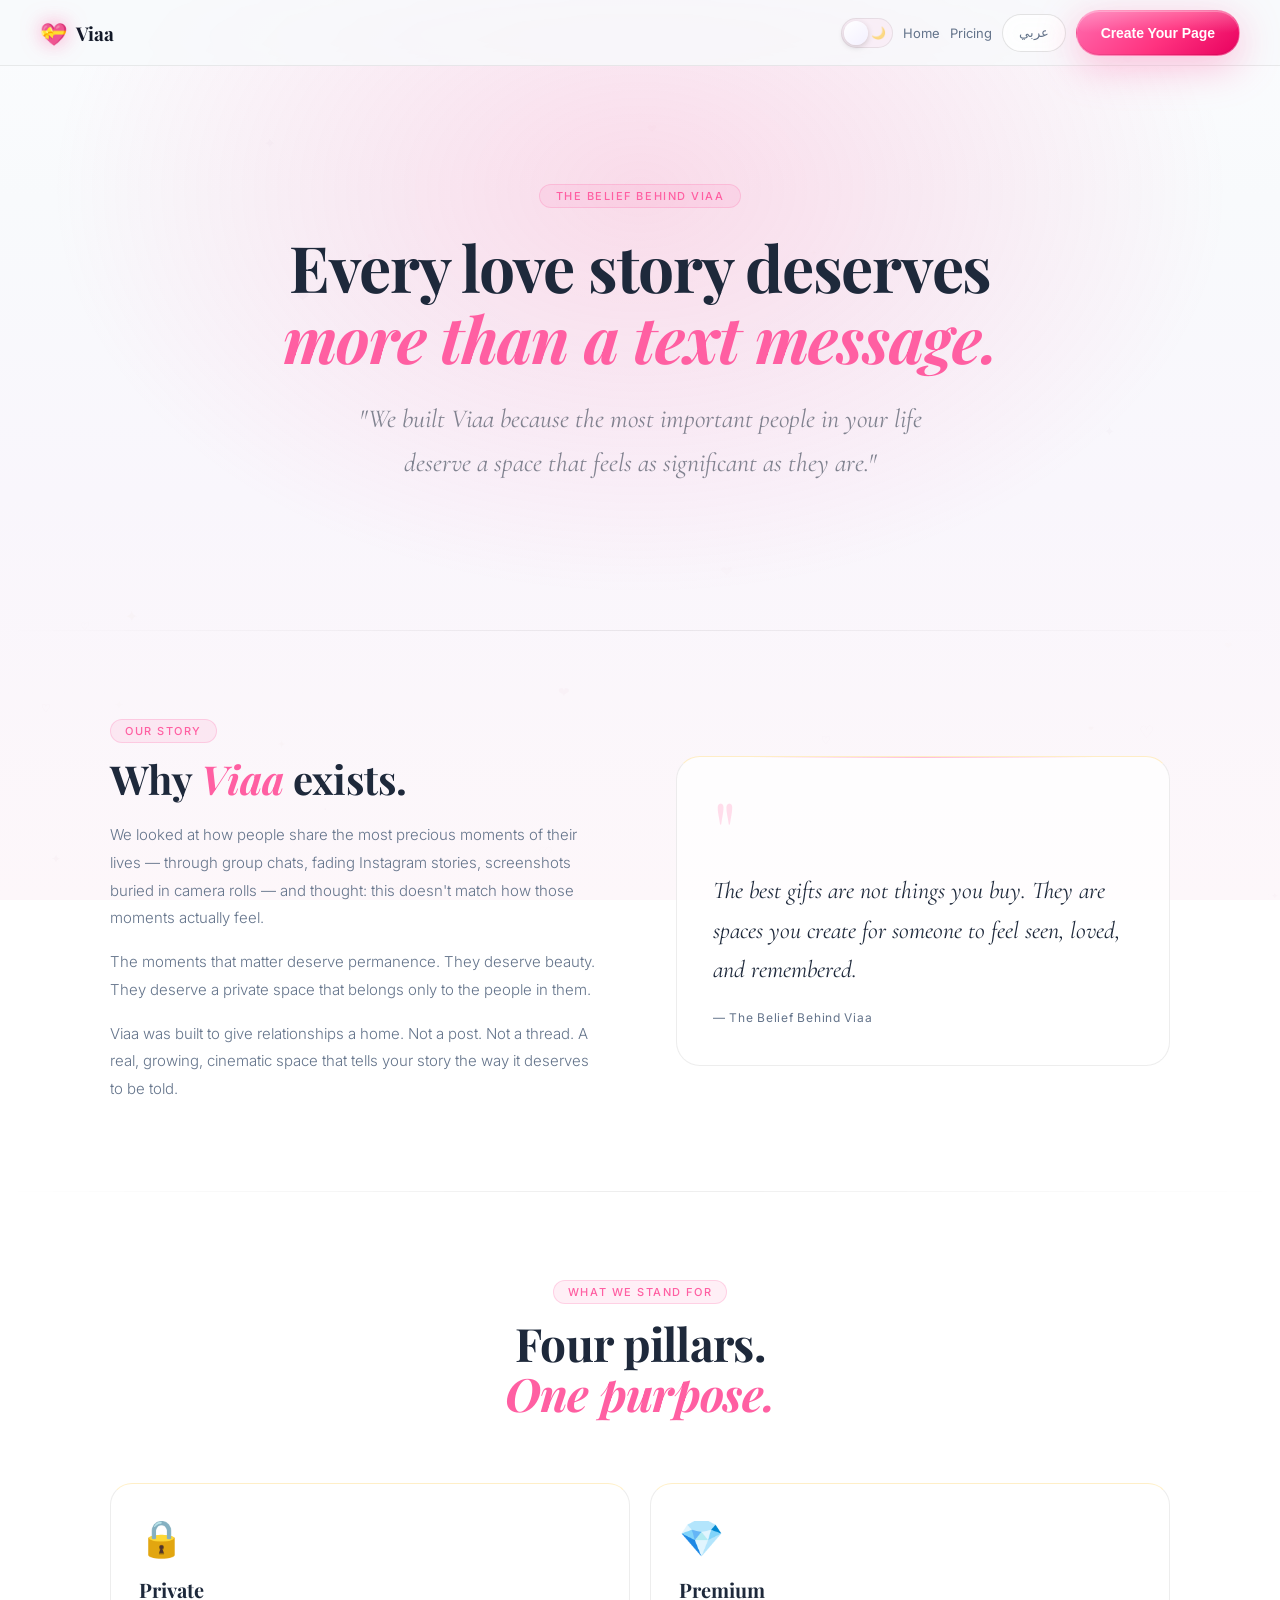
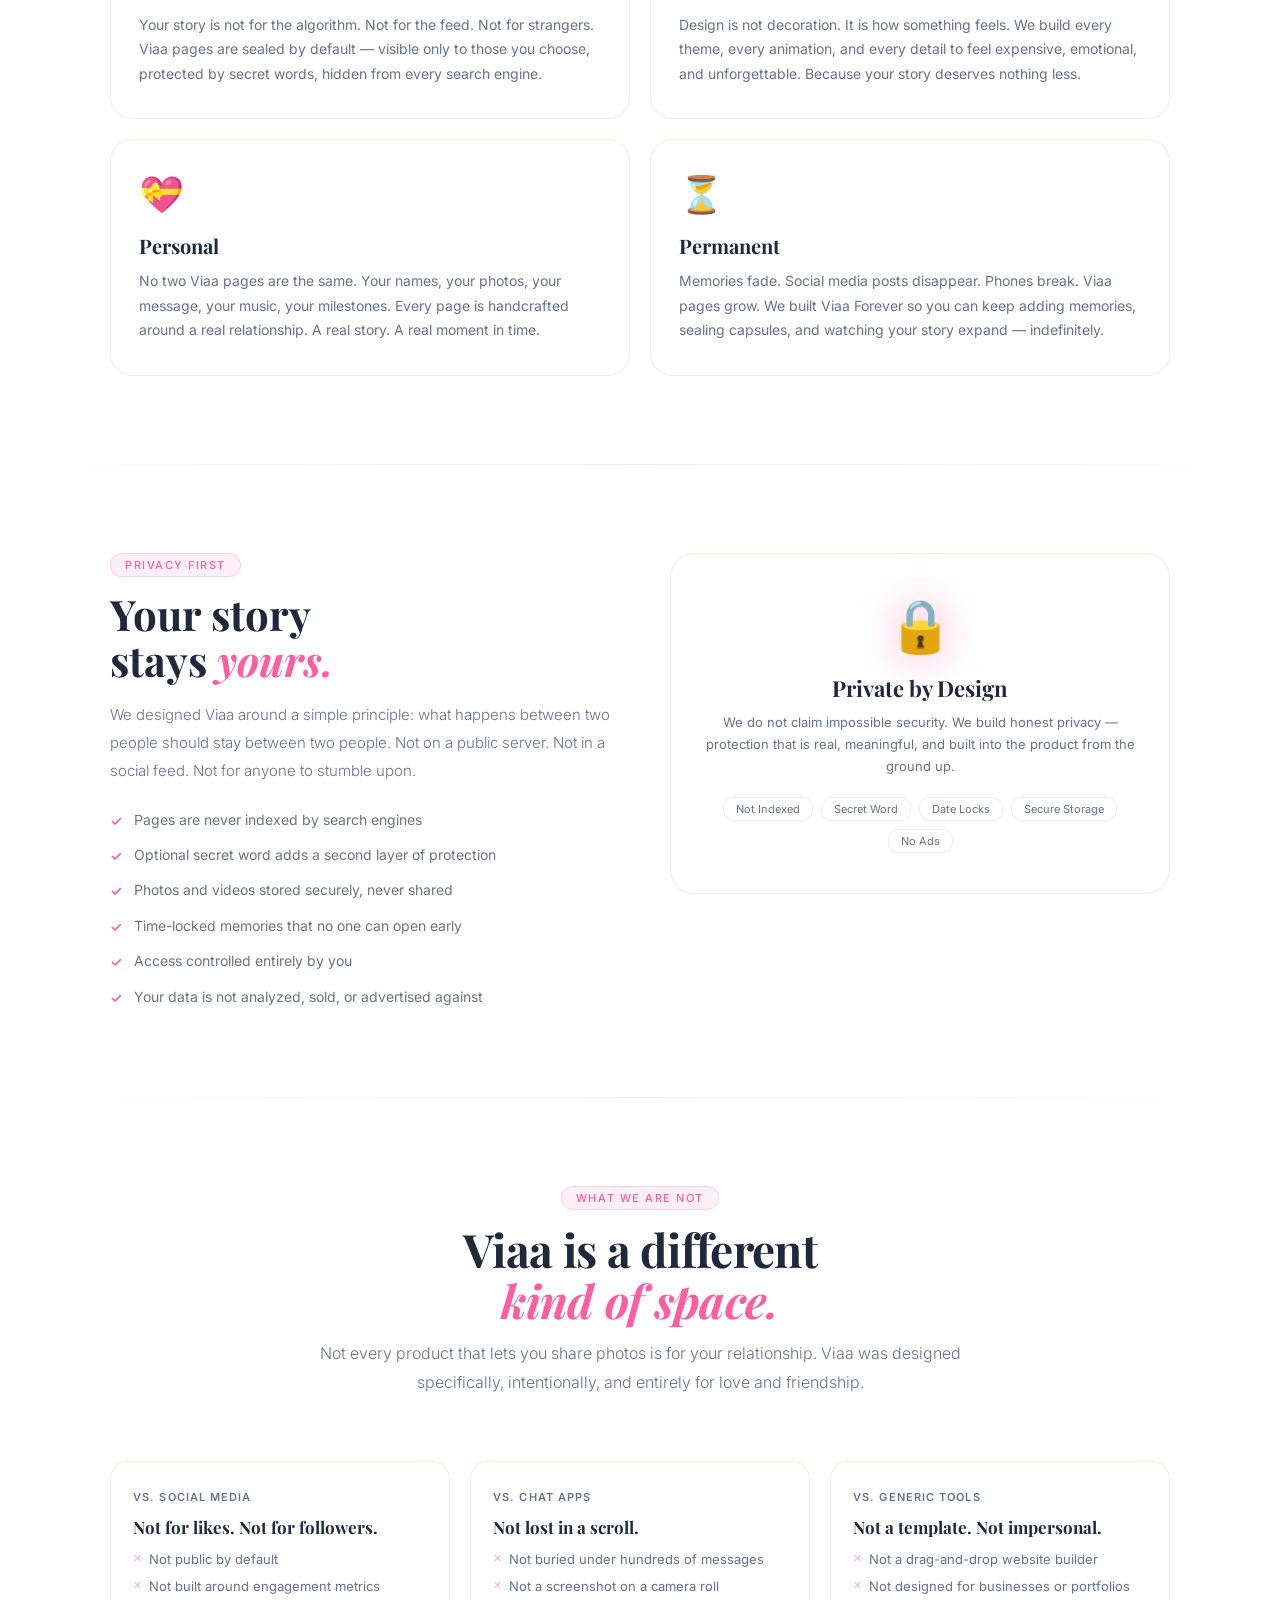
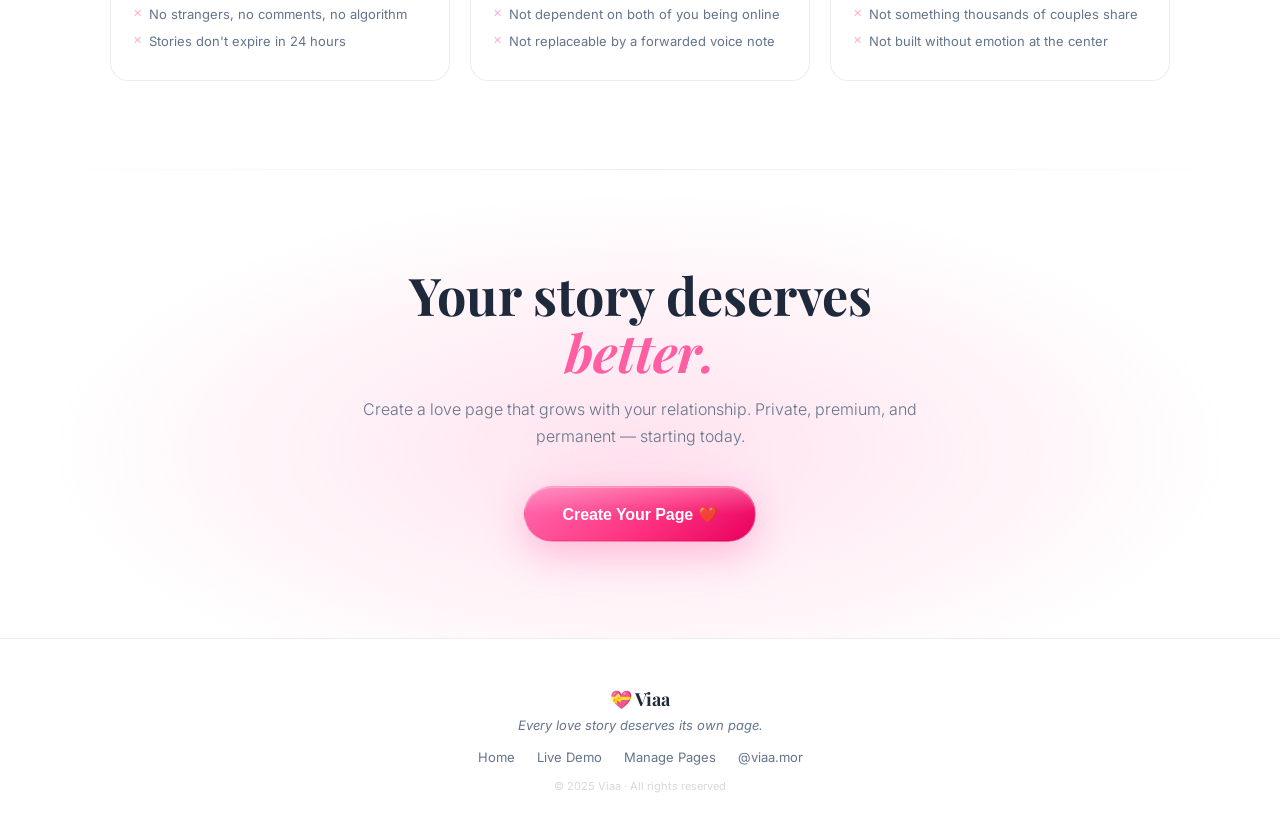
==== commit 2a8a02f7: "Add files via upload" ====
--- a/about.html
+++ b/about.html
@@ -1,7 +1,18 @@
-<!DOCTYPE html>
+﻿<!DOCTYPE html>
 <html lang="en" dir="ltr">
 <head>
     <meta charset="UTF-8">
+    <script>
+        // Theme bootstrap: must run before CSS/paint to avoid a light-mode
+        // flash for users who prefer dark. Kept tiny and inline on purpose.
+        (function () {
+            try {
+                var s = localStorage.getItem('viaa_color_scheme');
+                if (!s) s = window.matchMedia('(prefers-color-scheme: dark)').matches ? 'dark' : 'light';
+                if (s === 'dark') document.documentElement.setAttribute('data-color-scheme', 'dark');
+            } catch (_) { /* storage unavailable — default to light */ }
+        })();
+    </script>
     <meta name="viewport" content="width=device-width,initial-scale=1.0">
     <title>About Viaa — The Belief Behind the Brand</title>
     <link rel="icon" href="data:image/svg+xml,<svg xmlns='http://www.w3.org/2000/svg' viewBox='0 0 100 100'><text y='.9em' font-size='90'>💝</text></svg>">
@@ -10,6 +21,7 @@
     <link href="https://fonts.googleapis.com/css2?family=Playfair+Display:ital,wght@0,400;0,600;0,700;1,400;1,600&family=Cormorant+Garamond:ital,wght@1,400;1,500&family=Inter:wght@300;400;500;600&display=swap" rel="stylesheet">
     <link rel="stylesheet" href="theme.css">
     <link rel="stylesheet" href="components.css">
+    <link rel="stylesheet" href="dark-theme.css">
     <style>
         :root {
             --fc: 'Cormorant Garamond',Georgia,serif;
@@ -457,7 +469,13 @@
         .diff-card {
             border-radius: 18px;
             padding: 28px 22px;
-        }
+            transition: transform .3s var(--ease), box-shadow .3s var(--ease);
+        }
+
+            .diff-card:hover {
+                transform: translateY(-3px);
+                box-shadow: var(--sh-lg);
+            }
 
         .diff-vs {
             font-size: 11px;
@@ -819,5 +837,6 @@
         const obs = new IntersectionObserver(entries => { entries.forEach(e => { if (e.isIntersecting) { e.target.classList.add('in'); obs.unobserve(e.target); } }); }, { threshold: .1, rootMargin: '0px 0px -50px 0px' });
         document.querySelectorAll('.rv,.rv-l,.rv-r').forEach(el => obs.observe(el));
     </script>
+    <script src="theme-toggle.js"></script>
 </body>
 </html>
--- a/theme.css
+++ b/theme.css
@@ -49,29 +49,7 @@
     /* Typography */
     --fd: 'Playfair Display',Georgia,serif;
     --fu: 'Inter',system-ui,sans-serif;
-    /* Radius scale — canonical, all pages should draw from this set:
-       12 (inputs/small controls) · 16 (buttons/small cards) ·
-       20 (standard cards/modals) · 24 (large feature cards) ·
-       32 (hero/showcase surfaces) · 999 (pills/fully-rounded) */
-    --r-sm: 12px;
-    --r-md: 16px;
-    --r-lg: 20px;
-    --r-xl: 24px;
-    --r-2xl: 32px;
-    --r-pill: 999px;
-    /* Spacing scale — canonical: 8 12 16 24 32 48 64 */
-    --sp-1: 8px;
-    --sp-2: 12px;
-    --sp-3: 16px;
-    --sp-4: 24px;
-    --sp-5: 32px;
-    --sp-6: 48px;
-    --sp-7: 64px;
-    /* Motion durations — canonical: fast (micro hover/focus),
-       base (default UI transitions), slow (panel/section reveals) */
-    --dur-fast: .15s;
-    --dur-base: .25s;
-    --dur-slow: .4s;
+    /* Transitions */
     --ease: cubic-bezier(.16,1,.3,1);
     --spring: cubic-bezier(.34,1.56,.64,1);
 }
--- a/components.css
+++ b/components.css
@@ -10,7 +10,7 @@
     align-items: center;
     justify-content: center;
     gap: 8px;
-    border-radius: 999px;
+    border-radius: 99px;
     font-weight: 600;
     cursor: pointer;
     position: relative;
@@ -125,7 +125,7 @@
     align-items: center;
     gap: 6px;
     padding: 5px 14px;
-    border-radius: 999px;
+    border-radius: 99px;
     font-size: 11px;
     font-weight: 600;
     letter-spacing: .07em;
@@ -208,7 +208,7 @@
 .lang-btn {
     height: 38px;
     padding: 0 16px;
-    border-radius: 999px;
+    border-radius: 99px;
     background: rgba(255,255,255,.8);
     border: 1px solid var(--bord2);
     color: var(--muted);
--- a/dark-theme.css
+++ b/dark-theme.css
@@ -0,0 +1,357 @@
+/* ==========================================================================
+   DARK-THEME.CSS
+   Handcrafted Light/Dark theme system for index.html, app.html, about.html.
+
+   ARCHITECTURE
+   - Applies via [data-color-scheme="dark"] on <html>, set by theme-toggle.js
+     before first paint (no flash), and persisted to localStorage.
+   - Two variable families exist across the site (documented, not duplicated):
+       Family A — index.html / about.html: --pink --card --dark ...
+       Family B — app.html:                --rose --surf --ivory ...
+     Both are re-pointed here rather than re-declared per page, so every
+     page's component CSS (which already consumes these variables) gets
+     dark mode for free with zero selector duplication.
+   - No filter:invert(), no CSS filter of any kind. Every dark value below
+     is a hand-picked color, not a computed inversion.
+   - Backgrounds are a single continuous gradient per page (html/body),
+     not per-section fills, so there are no visible seams between sections.
+   ========================================================================== */
+
+/* ---------------------------------------------------------------------
+   0. SMOOTH THEME TRANSITION
+   Applied to the properties that actually change between themes, not
+   universally (a universal * transition would also animate hover/focus
+   states and layout-triggering properties, hurting perceived performance).
+--------------------------------------------------------------------- */
+html {
+    transition: background-color .45s ease;
+}
+
+body,
+.nav,
+.card,
+.btn,
+.pill,
+.modal-box,
+.m-inp,
+.m-tab,
+.cinput,
+.exp-card,
+.summary-card,
+.trailer-card,
+.music-fab,
+.about-hero-bg,
+.blob,
+[class*="glass"] {
+    transition:
+        background-color .4s ease,
+        background-image .4s ease,
+        border-color .4s ease,
+        box-shadow .4s ease,
+        color .4s ease;
+}
+
+@media (prefers-reduced-motion: reduce) {
+    html, body, .nav, .card, .btn, .pill, .modal-box, .m-inp, .m-tab,
+    .cinput, .exp-card, .summary-card, .trailer-card, .music-fab,
+    .about-hero-bg, .blob, [class*="glass"] {
+        transition: none;
+    }
+}
+
+/* ---------------------------------------------------------------------
+   1. LIGHT MODE — SEAMLESS BACKGROUND (replaces flat --bg fills)
+   Same light palette as before, but as one continuous, gentle gradient
+   canvas rather than a flat color, so nothing reads as "sectioned".
+--------------------------------------------------------------------- */
+html {
+    background: linear-gradient(180deg, #FBFCFE 0%, #F8FAFC 22%, #F9F6FC 55%, #FDF7FA 100%);
+    background-attachment: fixed;
+}
+
+body {
+    background: transparent;
+}
+
+/* ---------------------------------------------------------------------
+   2. DARK MODE PALETTE — FAMILY A (index.html, about.html)
+   Every value below is independently chosen for dark mode; none are
+   derived by inverting or filtering the light values.
+--------------------------------------------------------------------- */
+html[data-color-scheme="dark"] {
+    /* seamless dark canvas: deep plum -> ink -> deep rose, one gradient,
+       no hard stops, so scrolling never reveals a section boundary */
+    background: linear-gradient(180deg,
+        #0B0A14 0%,
+        #120E1F 20%,
+        #170F24 45%,
+        #1A0F1F 70%,
+        #150C18 100%);
+    background-attachment: fixed;
+    color-scheme: dark;
+}
+
+html[data-color-scheme="dark"] :root,
+html[data-color-scheme="dark"] {
+    --bg: #120E1F;
+    --card: #1C1626;
+    --pink: #FF6FB0;
+    --pink2: #FF4C94;
+    --pink3: rgba(255,111,176,.16);
+    --pink4: rgba(255,111,176,.08);
+    --purple: #9C7CFF;
+    --purple2: #7A56F0;
+    --purple3: rgba(156,124,255,.18);
+    --cyan: #4DE0FF;
+    --cyan3: rgba(77,224,255,.16);
+    --gold: #FFCD5C;
+    --gold3: rgba(255,205,92,.16);
+    --coral: #FF9E7A;
+    --coral3: rgba(255,158,122,.16);
+    --dark: #F3EEFA;
+    --text: #EDE7F6;
+    --muted: #B9AECF;
+    --muted2: #8B7FA3;
+    --bord: rgba(255,255,255,.09);
+    --bord2: rgba(255,255,255,.15);
+
+    /* shadows redesigned for dark: light mode shadows sell depth via dark
+       ink on white; on a dark canvas that reads as mud, so dark-mode
+       shadows lean on soft colored glow + a thin light-catching rim
+       instead of pure black drop shadow */
+    --sh-sm: 0 1px 3px rgba(0,0,0,.5), 0 0 0 1px rgba(255,255,255,.03);
+    --sh-md: 0 6px 24px rgba(0,0,0,.55), 0 0 20px rgba(156,124,255,.08);
+    --sh-lg: 0 18px 54px rgba(0,0,0,.6), 0 0 40px rgba(255,111,176,.1);
+    --sh-pink: 0 10px 40px rgba(255,111,176,.35), 0 0 0 1px rgba(255,255,255,.06) inset;
+    --sh-purple: 0 10px 40px rgba(156,124,255,.32);
+    --sh-xl: 0 34px 100px rgba(0,0,0,.65), 0 0 60px rgba(124,77,255,.14);
+    --sh-card: 0 2px 10px rgba(0,0,0,.4), inset 0 1px 0 rgba(255,255,255,.03);
+    --sh-card-hover: 0 26px 70px rgba(0,0,0,.6), 0 0 40px rgba(255,111,176,.12);
+}
+
+/* ---------------------------------------------------------------------
+   3. DARK MODE PALETTE — FAMILY B (app.html: Memory Studio builder)
+   Independently designed dark set — not a copy of Family A's values,
+   because app.html's surf/rose/ivory tokens have different roles
+   (surf = layered panel backgrounds, ivory = primary text-on-light).
+--------------------------------------------------------------------- */
+html[data-color-scheme="dark"] {
+    --surf: #1B1524;
+    --surf2: #241A2E;
+    --surf3: #2C2035;
+    --rose: #FF6FB0;
+    --rose2: #FF4C94;
+    --rose3: rgba(255,111,176,.16);
+    --champ: #FFCD5C;
+    --ivory: #F2ECFA;
+    --muted: rgba(242,236,250,.66);
+    --muted2: rgba(242,236,250,.48);
+    --bord: rgba(255,255,255,.09);
+    --bord2: rgba(255,255,255,.15);
+    --bord3: rgba(255,255,255,.22);
+    --ok: #34D399;
+    --err: #FB7185;
+    --gold: #FFCD5C;
+}
+
+html[data-color-scheme="dark"] body {
+    background: transparent;
+}
+
+/* ---------------------------------------------------------------------
+   4. GLASS / BLUR / BORDER REDESIGN FOR DARK
+   Light-mode glass = translucent white + dark ink shadow. On a dark
+   canvas that combination goes muddy/gray, so dark glass instead uses a
+   translucent *light* tint (to still read as "glass catching light")
+   over a saturated blur, with a hairline light-catching border instead
+   of a dark drop border.
+--------------------------------------------------------------------- */
+html[data-color-scheme="dark"] .nav {
+    background: rgba(18,14,31,.72);
+    backdrop-filter: blur(22px) saturate(160%);
+    -webkit-backdrop-filter: blur(22px) saturate(160%);
+    border-bottom: 1px solid rgba(255,255,255,.08);
+    box-shadow: 0 1px 24px rgba(0,0,0,.35);
+}
+
+html[data-color-scheme="dark"] .about-hero-bg,
+html[data-color-scheme="dark"] nav.nav {
+    background: rgba(18,14,31,.72);
+}
+
+html[data-color-scheme="dark"] .card,
+html[data-color-scheme="dark"] .ph-glass {
+    background: rgba(255,255,255,.045);
+    border: 1px solid rgba(255,255,255,.09);
+    box-shadow: var(--sh-card);
+}
+
+html[data-color-scheme="dark"] .modal-box {
+    background: #1C1626;
+    box-shadow: 0 -12px 50px rgba(0,0,0,.55), 0 0 0 1px rgba(255,255,255,.06) inset;
+}
+
+html[data-color-scheme="dark"] .modal-wrap {
+    background: rgba(0,0,0,.68);
+    backdrop-filter: blur(16px);
+}
+
+html[data-color-scheme="dark"] .m-tab.on {
+    background: rgba(255,255,255,.08);
+    color: var(--pink);
+    box-shadow: var(--sh-sm);
+}
+
+html[data-color-scheme="dark"] .m-close {
+    background: rgba(255,255,255,.06);
+    border-color: rgba(255,255,255,.1);
+    color: var(--muted);
+}
+html[data-color-scheme="dark"] .m-close:hover {
+    background: rgba(255,255,255,.12);
+}
+
+html[data-color-scheme="dark"] .m-inp {
+    background: rgba(255,255,255,.04);
+    border-color: rgba(255,255,255,.14);
+    color: var(--dark);
+}
+html[data-color-scheme="dark"] .m-inp:focus {
+    border-color: var(--pink);
+    box-shadow: 0 0 0 3px rgba(255,111,176,.16);
+}
+html[data-color-scheme="dark"] .m-inp.err {
+    border-color: var(--err, #FB7185) !important;
+}
+
+html[data-color-scheme="dark"] .pill {
+    background: rgba(255,255,255,.06);
+    border-color: rgba(255,255,255,.1);
+}
+
+html[data-color-scheme="dark"] .lang-btn,
+html[data-color-scheme="dark"] .nav-lang {
+    background: rgba(255,255,255,.06);
+    border-color: rgba(255,255,255,.1);
+    color: var(--text, var(--ivory));
+}
+
+/* app.html builder surfaces */
+html[data-color-scheme="dark"] .exp-card,
+html[data-color-scheme="dark"] .summary-card {
+    background: rgba(255,255,255,.035);
+    border-color: rgba(255,255,255,.09);
+    color: var(--muted);
+}
+html[data-color-scheme="dark"] .exp-card:hover {
+    border-color: rgba(255,111,176,.35);
+    background: rgba(255,111,176,.07);
+}
+
+html[data-color-scheme="dark"] .cinput,
+html[data-color-scheme="dark"] .name-input-wrap,
+html[data-color-scheme="dark"] input.cinput,
+html[data-color-scheme="dark"] textarea.cinput {
+    background: rgba(255,255,255,.04);
+    border-color: rgba(255,255,255,.14);
+    color: var(--ivory);
+}
+html[data-color-scheme="dark"] .cinput:focus {
+    background: rgba(255,255,255,.06);
+}
+
+html[data-color-scheme="dark"] .trailer-card {
+    background: rgba(255,255,255,.045);
+    border-color: rgba(255,255,255,.1);
+}
+
+html[data-color-scheme="dark"] .music-fab {
+    border-color: rgba(255,111,176,.4);
+    box-shadow: 0 12px 34px rgba(0,0,0,.5), 0 0 24px rgba(255,76,148,.25);
+}
+
+/* Dialogs / lightbox-style overlays generically (any element using the
+   .modal-wrap pattern elsewhere on these pages) */
+html[data-color-scheme="dark"] [class*="dialog"],
+html[data-color-scheme="dark"] [class*="lightbox"] {
+    background: #1C1626;
+    border-color: rgba(255,255,255,.08);
+}
+
+/* ---------------------------------------------------------------------
+   5. SELECTION / FOCUS — redesigned, not inverted
+--------------------------------------------------------------------- */
+html[data-color-scheme="dark"] ::selection {
+    background: rgba(255,111,176,.28);
+    color: #FFE3F0;
+}
+html[data-color-scheme="dark"] :focus-visible {
+    outline-color: var(--pink);
+}
+
+/* ==========================================================================
+   6. THEME TOGGLE COMPONENT
+   Sits in .nav-r on every page. Two-state pill switch with an animated
+   thumb — not a bare checkbox — matching the site's pill/button language.
+   ========================================================================== */
+.theme-toggle {
+    position: relative;
+    display: inline-flex;
+    align-items: center;
+    width: 52px;
+    height: 30px;
+    padding: 3px;
+    border-radius: 999px;
+    border: 1px solid var(--bord);
+    background: var(--pink4, rgba(0,0,0,.04));
+    cursor: pointer;
+    flex-shrink: 0;
+    transition: background-color .3s ease, border-color .3s ease;
+}
+
+.theme-toggle:focus-visible {
+    outline: 2px solid var(--pink);
+    outline-offset: 2px;
+}
+
+.theme-toggle .tt-thumb {
+    position: absolute;
+    top: 2px;
+    left: 2px;
+    width: 24px;
+    height: 24px;
+    border-radius: 50%;
+    background: linear-gradient(140deg, #FFFFFF, #F3F0FF);
+    box-shadow: 0 2px 6px rgba(0,0,0,.18);
+    display: flex;
+    align-items: center;
+    justify-content: center;
+    font-size: 13px;
+    line-height: 1;
+    transform: translateX(0);
+    transition: transform .32s var(--spring, cubic-bezier(.34,1.56,.64,1)),
+                background .3s ease;
+}
+
+html[data-color-scheme="dark"] .theme-toggle {
+    background: rgba(255,255,255,.06);
+    border-color: rgba(255,255,255,.14);
+}
+
+html[data-color-scheme="dark"] .theme-toggle .tt-thumb {
+    transform: translateX(22px);
+    background: linear-gradient(140deg, #2A2038, #1C1626);
+    box-shadow: 0 2px 8px rgba(0,0,0,.5), 0 0 10px rgba(255,111,176,.25);
+}
+
+.theme-toggle .tt-icon-sun,
+.theme-toggle .tt-icon-moon {
+    position: absolute;
+    top: 50%;
+    transform: translateY(-50%);
+    font-size: 12px;
+    opacity: .55;
+    pointer-events: none;
+}
+.theme-toggle .tt-icon-sun { left: 6px; }
+.theme-toggle .tt-icon-moon { right: 6px; }
